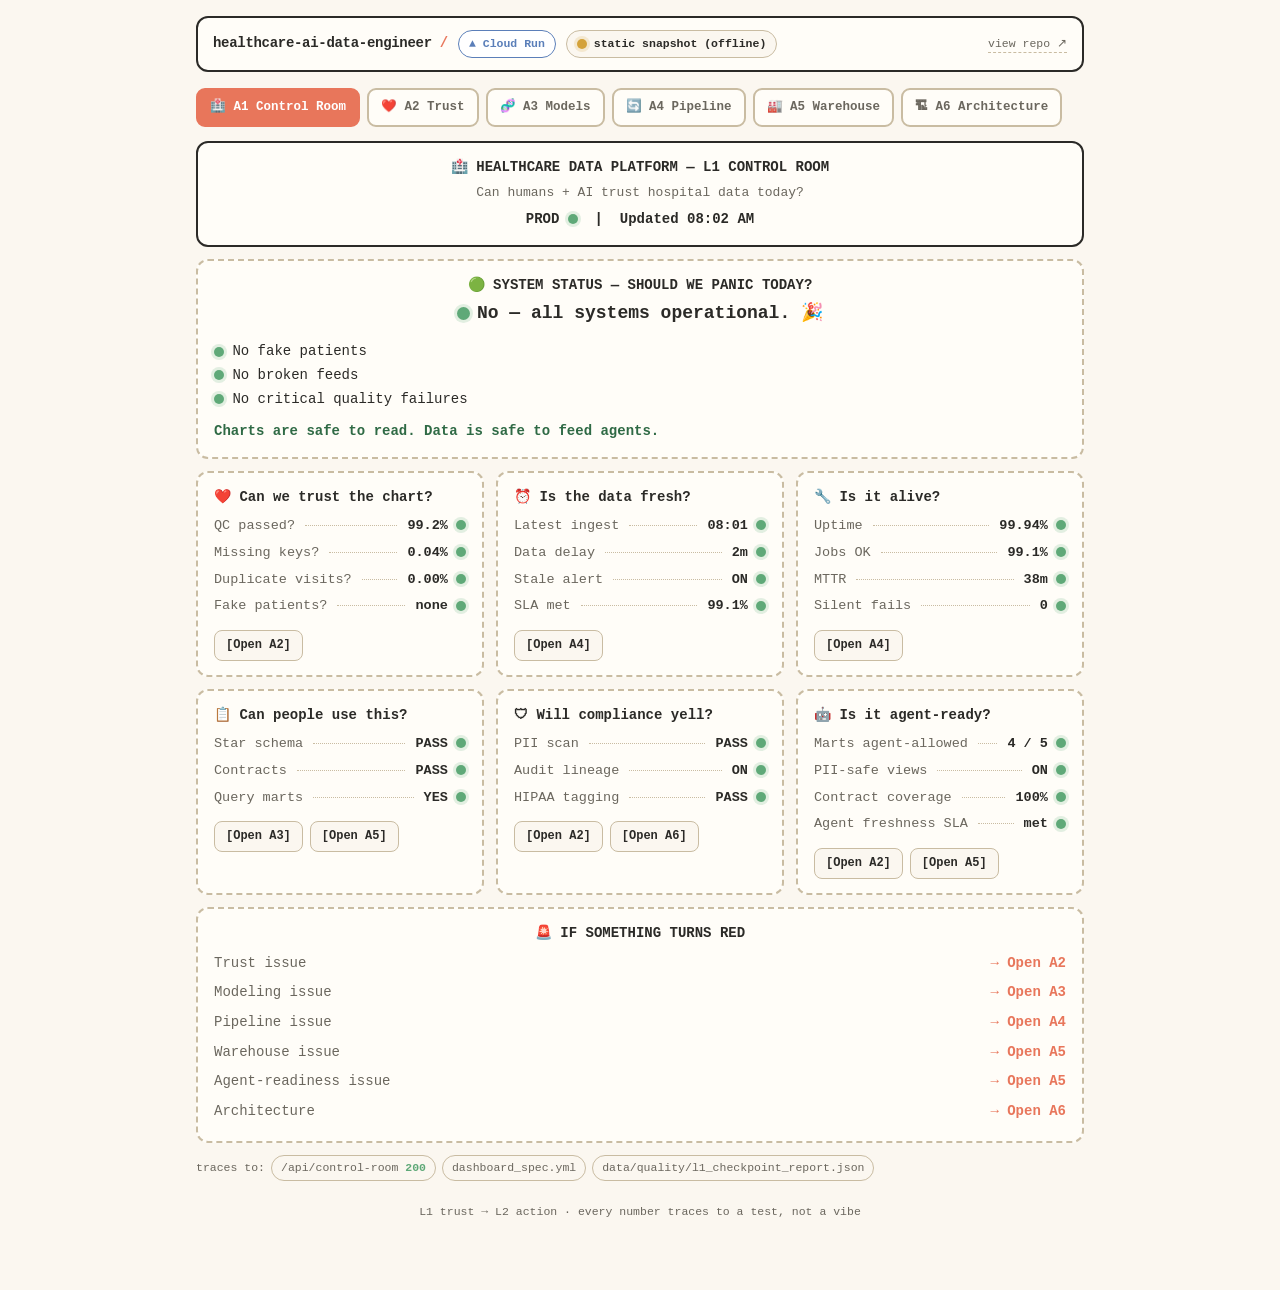
==== web/index.html @ 875ce420 "feat: L2 grounded agent (/api/ask) + wired cockpit + recruiter polish AI layer (makes "AI data engin" ====
<!DOCTYPE html>
<html lang="en">
<head>
<meta charset="UTF-8">
<meta name="viewport" content="width=device-width, initial-scale=1.0">
<title>healthcare-ai-data-engineer · L1 control room</title>
<style>
  :root{
    --cream:#FBF7F0; --paper:#FFFDF8; --ink:#2B2A27; --ink-soft:#6B675E;
    --line:#E7DFD1; --line-strong:#C9BCA2;
    --coral:#E8765B; --green:#5FA978; --green-deep:#2f6a45;
    --amber:#D4A23A; --red:#D9534F; --blue:#5B7FB9;
    --mono:"SF Mono",ui-monospace,Menlo,Consolas,"Roboto Mono",monospace;
  }
  *{box-sizing:border-box}
  html,body{margin:0;padding:0}
  body{background:var(--cream);color:var(--ink);font-family:var(--mono);
    line-height:1.55;-webkit-font-smoothing:antialiased;font-size:14px}
  .wrap{max-width:920px;margin:0 auto;padding:16px 16px 70px}
  a{color:inherit}

  /* dots */
  .d{display:inline-block;width:10px;height:10px;border-radius:50%;vertical-align:middle}
  .d.g{background:var(--green);box-shadow:0 0 0 3px rgba(95,169,120,.18)}
  .d.a{background:var(--amber);box-shadow:0 0 0 3px rgba(212,162,58,.18)}
  .d.r{background:var(--red);box-shadow:0 0 0 3px rgba(217,83,79,.18)}
  .live{animation:pulse 2.2s infinite}
  @keyframes pulse{0%,100%{opacity:1}50%{opacity:.4}}

  /* header */
  header{display:flex;align-items:center;gap:10px;flex-wrap:wrap;padding:12px 15px;
    background:var(--paper);border:2px solid var(--ink);border-radius:12px}
  .logo{font-weight:700;letter-spacing:-.3px}
  .logo .s{color:var(--coral)}
  .pill{font-size:11.5px;font-weight:700;padding:4px 10px;border-radius:999px;
    border:1.5px solid var(--line-strong);background:var(--cream)}
  .pill.run{border-color:var(--blue);color:var(--blue);background:#fff}
  .sp{flex:1}
  .repo{font-size:11.5px;color:var(--ink-soft);text-decoration:none;border-bottom:1.5px dashed var(--line-strong)}
  .repo:hover{color:var(--coral);border-color:var(--coral)}

  /* nav */
  nav{display:flex;gap:7px;flex-wrap:wrap;margin:16px 0 14px}
  .tab{cursor:pointer;font-size:12.5px;font-weight:700;padding:8px 12px;border-radius:9px;
    background:var(--paper);border:2px solid var(--line-strong);color:var(--ink-soft);
    transition:transform .08s ease;user-select:none}
  .tab:hover{transform:translateY(-2px);color:var(--ink)}
  .tab.active{background:var(--ink);color:#fff;border-color:var(--ink)}
  .tab.start.active{background:var(--coral);border-color:var(--coral)}

  /* panels */
  .panel{display:none}.panel.show{display:block;animation:fade .22s ease}
  @keyframes fade{from{opacity:0;transform:translateY(5px)}to{opacity:1;transform:none}}

  /* terminal box */
  .box{background:var(--paper);border:2px dashed var(--line-strong);border-radius:12px;
    padding:14px 16px;margin-bottom:12px}
  .box.solid{border-style:solid;border-color:var(--ink)}
  .box .title{font-weight:700;display:flex;align-items:center;gap:8px;margin-bottom:4px}
  .box .q{color:var(--ink-soft);font-size:13px;margin:0 0 10px}
  .ctr{text-align:center}

  /* status rows */
  .row{display:flex;align-items:baseline;gap:6px;padding:3px 0;font-size:13.5px}
  .row .k{color:var(--ink-soft)}
  .row .fill{flex:1;border-bottom:1.5px dotted var(--line-strong);transform:translateY(-3px);margin:0 4px}
  .row .v{font-weight:700;white-space:nowrap}

  /* grid of mini panels */
  .cols{display:grid;grid-template-columns:repeat(auto-fit,minmax(220px,1fr));gap:12px}

  /* open buttons */
  .opens{margin-top:10px;display:flex;gap:7px;flex-wrap:wrap}
  .open{cursor:pointer;font-family:var(--mono);font-size:12px;font-weight:700;
    padding:5px 11px;border-radius:8px;background:var(--cream);
    border:1.5px solid var(--line-strong);color:var(--ink);transition:all .1s ease;user-select:none}
  .open:hover{background:var(--coral);border-color:var(--coral);color:#fff;transform:translateY(-2px)}

  /* panic panel */
  .panic .verdict{font-size:18px;font-weight:700;text-align:center;margin:2px 0 12px}
  .panic .verdict .d{width:13px;height:13px;margin-right:7px}
  .panic .lines div{padding:1px 0}
  .panic .punch{margin-top:10px;color:var(--green-deep);font-weight:700}

  /* red router */
  .router .rr{display:flex;align-items:center;gap:6px;padding:4px 0;cursor:pointer;border-radius:6px}
  .router .rr:hover{background:var(--cream)}
  .router .rr .k{flex:1;color:var(--ink-soft)}
  .router .rr .arr{color:var(--coral);font-weight:700}
  .router .rr:hover .k{color:var(--ink)}

  /* medallion */
  .med{display:flex;gap:8px;flex-wrap:wrap;align-items:stretch;margin:6px 0 2px}
  .ly{flex:1;min-width:120px;border:2px solid;border-radius:10px;padding:11px}
  .ly .l{font-size:11px;font-weight:700;text-transform:uppercase;letter-spacing:.5px}
  .ly .w{font-size:12px;color:var(--ink-soft);margin-top:4px}
  .ly.b{background:#F2E2D3;border-color:#B87341}.ly.b .l{color:#B87341}
  .ly.s{background:#ECEEF0;border-color:#9AA0A6}.ly.s .l{color:#6c7177}
  .ly.gd{background:#F7ECCF;border-color:#D4A23A}.ly.gd .l{color:#8a6516}
  .ly.m{background:#E3EAF6;border-color:#5B7FB9}.ly.m .l{color:#33508a}
  .ar{align-self:center;color:var(--line-strong);font-weight:700}

  /* arch */
  .stage{display:flex;align-items:center;gap:12px;padding:7px 0}
  .stage .n{width:26px;height:26px;flex:none;border-radius:50%;background:var(--ink);color:#fff;
    display:flex;align-items:center;justify-content:center;font-weight:700;font-size:12px}
  .stage .bx{flex:1;background:var(--cream);border:2px solid var(--line-strong);border-radius:10px;padding:9px 12px;font-size:13px}
  .stage .bx.run{border-color:var(--blue);background:#E3EAF6}
  .stage .bx.hum{border-color:var(--coral);background:#FBE3DB}
  .stage .bx.ag{border-color:var(--green);background:#E1F0E5}
  .stage .bx b{font-weight:700}
  .dn{text-align:center;color:var(--line-strong);margin:-3px 0}
  .ep{font-size:11.5px;background:#fff;border:1.5px solid var(--blue);color:#33508a;
    border-radius:6px;padding:1px 6px;margin:2px 3px 0 0;display:inline-block}

  /* trace */
  .trace{margin-top:11px;font-size:11.5px;color:var(--ink-soft);display:flex;gap:6px;flex-wrap:wrap;align-items:center}
  .crumb{padding:3px 9px;border-radius:999px;background:var(--cream);border:1.5px solid var(--line-strong)}
  .crumb .ok{color:var(--green);font-weight:700}

  .note{margin-top:11px;font-size:12.5px;color:#8a6516;background:#F7ECCF;
    border:1.5px solid #e9d29a;border-radius:10px;padding:10px 12px}
  .note b{color:#6b4e10}

  /* --- A2 investigation room --- */
  .lk{cursor:pointer;font-family:var(--mono);font-size:11px;font-weight:600;
    padding:2px 8px;border-radius:6px;background:var(--cream);border:1.5px solid var(--line-strong);
    color:var(--ink-soft);transition:all .1s ease;user-select:none;display:inline-block;margin:3px 4px 0 0;
    text-decoration:none;white-space:nowrap}
  .lk:hover{background:var(--ink);border-color:var(--ink);color:#fff;transform:translateY(-1px)}
  /* unresolved label: looks like a plain tag, not a clickable-but-dead link */
  .lk.dead{cursor:default;background:transparent;border-color:var(--line);color:var(--ink-soft);opacity:.6;font-weight:500}
  .lk.dead:hover{background:transparent;border-color:var(--line);color:var(--ink-soft);transform:none}
  .status .sline{padding:1px 0}
  .vital{padding:9px 0;border-bottom:1.5px dotted var(--line-strong)}
  .vital:last-child{border-bottom:0}
  .vital .top{display:flex;align-items:baseline;gap:8px;flex-wrap:wrap}
  .vital .num{font-weight:700;color:var(--ink-soft)}
  .vital .name{font-weight:700}
  .vital .grow{flex:1;border-bottom:1.5px dotted var(--line-strong);transform:translateY(-3px);margin:0 4px;min-width:20px}
  .vital .val{font-weight:700;white-space:nowrap}
  .vital .bench{color:var(--ink-soft);font-size:11.5px;white-space:nowrap}
  .vital .lks{margin-top:2px}
  .ev{display:grid;grid-template-columns:1.4fr 1fr;gap:14px;padding:11px 0;border-bottom:1.5px dotted var(--line-strong)}
  .ev:last-child{border-bottom:0}
  .ev .ehead{display:flex;align-items:baseline;gap:8px;flex-wrap:wrap}
  .ev .ehead .name{font-weight:700}
  .ev .ehead .val{font-weight:700;white-space:nowrap}
  .ev .ehead .exp{color:var(--ink-soft);font-size:11.5px}
  .ev .pclicks{font-size:11.5px;color:var(--ink-soft);margin-top:5px}
  .radar{border-left:2px solid var(--line-strong);padding-left:11px;font-size:12px}
  .radar .rh{font-weight:700;color:var(--ink-soft);font-size:11px;text-transform:uppercase;letter-spacing:.5px;margin-bottom:3px}
  .radar ul{margin:0;padding-left:15px}.radar li{margin:1px 0}
  .triage-item{padding:7px 0;border-bottom:1.5px dotted var(--line-strong)}
  .triage-item:last-child{border-bottom:0}
  .triage-item .meta{font-size:12px;color:var(--ink-soft);margin:2px 0}
  .chk{display:flex;align-items:flex-start;gap:8px;padding:3px 0;font-size:13px;flex-wrap:wrap}
  .chk .box-tick{color:var(--green);font-weight:700}
  .chk .grow{flex:1;min-width:10px}
  .hitl{display:grid;grid-template-columns:1.3fr 1fr;gap:16px}
  .hitl .versus{font-weight:700;margin-bottom:4px}
  .hitl .warn{color:#a8402c}
  .hitl ul{margin:4px 0;padding-left:16px}.hitl li{margin:1px 0}
  .hitl .cast li{margin:3px 0}
  .resolve{margin-top:10px;padding-top:9px;border-top:2px dashed var(--line-strong)}
  .resolve ol{margin:0 0 6px;padding-left:18px}.resolve li{margin:2px 0}
  .step{display:flex;gap:10px;align-items:flex-start;padding:6px 0;font-size:13px}
  .step .snum{flex:none;width:22px;height:22px;border-radius:50%;background:var(--coral);color:#fff;
    display:flex;align-items:center;justify-content:center;font-weight:700;font-size:12px;margin-top:1px}
  .cta{margin-top:10px;padding:9px 12px;background:var(--coral-soft);border:1.5px solid #f0c6bb;
    border-radius:10px;font-size:12.5px}
  .autofix{margin-top:10px;padding-top:9px;border-top:1.5px dotted var(--line-strong)}
  .afhead{display:flex;justify-content:space-between;align-items:baseline;font-weight:700;font-size:13px}
  .afhead .afpct{color:var(--green-deep)}
  .afbar{height:12px;background:var(--silver-soft);border:1.5px solid var(--line-strong);
    border-radius:999px;overflow:hidden;margin:6px 0}
  .affill{height:100%;background:linear-gradient(90deg,var(--green),#7ec295);
    border-radius:999px 0 0 999px}
  .afnote{font-size:12px;color:var(--ink-soft)}
  @media(max-width:620px){.ev,.hitl{grid-template-columns:1fr}.radar{border-left:0;border-top:2px solid var(--line-strong);padding-left:0;padding-top:8px}}

  /* --- A4 dag --- */
  .dag{display:flex;flex-direction:column;align-items:center;gap:0;padding:4px 0}
  .lvl{display:flex;gap:12px;justify-content:center;flex-wrap:wrap;width:100%}
  .node{background:var(--cream);border:2px solid var(--line-strong);border-radius:11px;
    padding:9px 13px;min-width:165px;text-align:center;position:relative}
  .node .nn{font-size:11px;font-weight:700;color:#fff;background:var(--ink);
    border-radius:6px;padding:1px 7px;margin-right:6px}
  .node .nm{font-weight:700;font-size:13px}
  .node .sub{font-size:11.5px;color:var(--ink-soft);margin-top:5px;text-align:left;display:inline-block}
  .node.ingest{border-color:#B87341;background:#F2E2D3}
  .node.build{border-color:#D4A23A;background:#F7ECCF}
  .node.test{border-color:var(--green);background:#E1F0E5}
  .node.gate{border-color:var(--amber);background:#FBF1D6;border-style:dashed}
  .node.mart{border-color:var(--blue);background:#E3EAF6}
  .node.api{border-color:var(--ink);background:var(--paper)}
  .conn{display:flex;flex-direction:column;align-items:center;color:var(--line-strong);
    font-weight:700;line-height:1;padding:3px 0}
  .conn .bar{font-size:16px}
  .conn .lab{font-size:11px;color:var(--ink-soft);font-style:italic;font-weight:600;margin:1px 0}
  .conn .ar{font-size:15px}
  .gateflag{font-size:11.5px;margin-top:4px;text-align:left;display:inline-block}
  .gateflag .pass{color:var(--green-deep);font-weight:700}
  .gateflag .fail{color:var(--red);font-weight:700}
  .node.cons{border-color:var(--green);background:#E1F0E5}

  /* --- A3 marketplace --- */
  .flags{margin-top:9px;display:flex;flex-direction:column;gap:2px;font-size:12px}
  .flags span{color:var(--green-deep);font-weight:600}
  .mlabel{color:var(--ink-soft);font-size:12px;margin:2px 0 8px}
  .codeline{font-family:var(--mono);font-size:12px;background:#2B2A27;color:#E8F0E8;
    border-radius:8px;padding:7px 11px;margin-top:9px;overflow-x:auto}
  .codeline .kw{color:#E8765B;font-weight:700}

  /* --- A4 deprules / blast / proves --- */
  .deprule{font-family:var(--mono);font-size:12.5px;background:var(--cream);
    border:1.5px solid var(--line-strong);border-radius:10px;padding:10px 13px;
    display:grid;grid-template-columns:repeat(auto-fit,minmax(110px,1fr));gap:2px 14px}
  .deprule span{white-space:nowrap}
  .deprule b{color:var(--coral)}
  .blast{font-size:12.5px;margin:9px 0;padding:9px 12px;border-left:3px solid var(--amber);
    background:#FBF5E6;border-radius:0 10px 10px 0}
  .blast .bh{font-weight:700}
  .blast .casc{color:var(--ink-soft);padding-left:6px}
  .proves{display:grid;grid-template-columns:repeat(auto-fit,minmax(170px,1fr));gap:10px}
  .proves .p{background:var(--cream);border:1.5px solid var(--line-strong);border-radius:10px;padding:10px 12px}
  .proves .p h4{margin:0 0 3px;font-size:13px;display:flex;align-items:center;gap:6px}
  .proves .p span{font-size:12px;color:var(--ink-soft)}

  /* --- A5 star schema + story --- */
  .storybar{background:var(--ink);color:#fff;border-radius:10px;padding:10px 14px;
    font-size:12.5px;font-weight:600;margin-bottom:12px;text-align:center;line-height:1.7}
  .storybar b{color:#ffce9e}
  .glance{display:flex;flex-wrap:wrap;gap:8px}
  .glance .g1{background:var(--cream);border:1.5px solid var(--line-strong);border-radius:9px;
    padding:7px 12px;font-size:12.5px;color:var(--ink-soft)}
  .glance .g1 b{color:var(--ink)}
  .dims{display:grid;grid-template-columns:repeat(auto-fit,minmax(118px,1fr));gap:8px}
  .factnode{min-width:240px;text-align:center;border:2px solid var(--gold);background:var(--gold-soft);
    border-radius:11px;padding:11px 14px}
  .factnode .nm{font-weight:700}.factnode .sub{font-size:11.5px;color:#8a6516;margin-top:3px}

  footer{margin-top:22px;text-align:center;font-size:11.5px;color:var(--ink-soft)}
  footer .h{color:var(--coral)}
</style>
</head>
<body>
<div class="wrap">

  <header>
    <span class="logo">healthcare-ai-data-engineer<span class="s"> /</span></span>
    <span class="pill run">▲ Cloud Run</span>
    <span class="pill" id="livepill"><span class="d a"></span> connecting…</span>
    <span class="sp"></span>
    <a class="repo" href="#" onclick="return false">view repo ↗</a>
  </header>

  <nav id="nav">
    <div class="tab start active" data-p="a1">🏥 A1 Control Room</div>
    <div class="tab" data-p="a2">❤️ A2 Trust</div>
    <div class="tab" data-p="a3">🧬 A3 Models</div>
    <div class="tab" data-p="a4">🔄 A4 Pipeline</div>
    <div class="tab" data-p="a5">🏭 A5 Warehouse</div>
    <div class="tab" data-p="a6">🏗 A6 Architecture</div>
  </nav>

  <!-- ===================== A1 CONTROL ROOM ===================== -->
  <section class="panel show" id="a1">

    <div class="box solid ctr">
      <div class="title ctr" style="justify-content:center">🏥 HEALTHCARE DATA PLATFORM — L1 CONTROL ROOM</div>
      <div class="q ctr" style="margin-bottom:6px">Can humans + AI trust hospital data today?</div>
      <div style="font-weight:700">PROD <span class="d g live"></span> &nbsp;|&nbsp; Updated 08:02 AM</div>
    </div>

    <div class="box panic">
      <div class="title" style="justify-content:center">🟢 SYSTEM STATUS — SHOULD WE PANIC TODAY?</div>
      <div class="verdict"><span class="d g"></span>No — all systems operational. 🎉</div>
      <div class="lines">
        <div><span class="d g"></span> No fake patients</div>
        <div><span class="d g"></span> No broken feeds</div>
        <div><span class="d g"></span> No critical quality failures</div>
      </div>
      <div class="punch">Charts are safe to read. Data is safe to feed agents.</div>
    </div>

    <div class="cols">
      <div class="box">
        <div class="title">❤️ Can we trust the chart?</div>
        <div class="row"><span class="k">QC passed?</span><span class="fill"></span><span class="v">99.2% <span class="d g"></span></span></div>
        <div class="row"><span class="k">Missing keys?</span><span class="fill"></span><span class="v">0.04% <span class="d g"></span></span></div>
        <div class="row"><span class="k">Duplicate visits?</span><span class="fill"></span><span class="v">0.00% <span class="d g"></span></span></div>
        <div class="row"><span class="k">Fake patients?</span><span class="fill"></span><span class="v">none <span class="d g"></span></span></div>
        <div class="opens"><span class="open" onclick="go('a2')">[Open A2]</span></div>
      </div>

      <div class="box">
        <div class="title">⏰ Is the data fresh?</div>
        <div class="row"><span class="k">Latest ingest</span><span class="fill"></span><span class="v">08:01 <span class="d g"></span></span></div>
        <div class="row"><span class="k">Data delay</span><span class="fill"></span><span class="v">2m <span class="d g"></span></span></div>
        <div class="row"><span class="k">Stale alert</span><span class="fill"></span><span class="v">ON <span class="d g"></span></span></div>
        <div class="row"><span class="k">SLA met</span><span class="fill"></span><span class="v">99.1% <span class="d g"></span></span></div>
        <div class="opens"><span class="open" onclick="go('a4')">[Open A4]</span></div>
      </div>

      <div class="box">
        <div class="title">🔧 Is it alive?</div>
        <div class="row"><span class="k">Uptime</span><span class="fill"></span><span class="v">99.94% <span class="d g"></span></span></div>
        <div class="row"><span class="k">Jobs OK</span><span class="fill"></span><span class="v">99.1% <span class="d g"></span></span></div>
        <div class="row"><span class="k">MTTR</span><span class="fill"></span><span class="v">38m <span class="d g"></span></span></div>
        <div class="row"><span class="k">Silent fails</span><span class="fill"></span><span class="v">0 <span class="d g"></span></span></div>
        <div class="opens"><span class="open" onclick="go('a4')">[Open A4]</span></div>
      </div>
    </div>

    <div class="cols">
      <div class="box">
        <div class="title">📋 Can people use this?</div>
        <div class="row"><span class="k">Star schema</span><span class="fill"></span><span class="v">PASS <span class="d g"></span></span></div>
        <div class="row"><span class="k">Contracts</span><span class="fill"></span><span class="v">PASS <span class="d g"></span></span></div>
        <div class="row"><span class="k">Query marts</span><span class="fill"></span><span class="v">YES <span class="d g"></span></span></div>
        <div class="opens"><span class="open" onclick="go('a3')">[Open A3]</span><span class="open" onclick="go('a5')">[Open A5]</span></div>
      </div>

      <div class="box">
        <div class="title">🛡 Will compliance yell?</div>
        <div class="row"><span class="k">PII scan</span><span class="fill"></span><span class="v">PASS <span class="d g"></span></span></div>
        <div class="row"><span class="k">Audit lineage</span><span class="fill"></span><span class="v">ON <span class="d g"></span></span></div>
        <div class="row"><span class="k">HIPAA tagging</span><span class="fill"></span><span class="v">PASS <span class="d g"></span></span></div>
        <div class="opens"><span class="open" onclick="go('a2')">[Open A2]</span><span class="open" onclick="go('a6')">[Open A6]</span></div>
      </div>

      <div class="box">
        <div class="title">🤖 Is it agent-ready?</div>
        <div class="row"><span class="k">Marts agent-allowed</span><span class="fill"></span><span class="v">4 / 5 <span class="d g"></span></span></div>
        <div class="row"><span class="k">PII-safe views</span><span class="fill"></span><span class="v">ON <span class="d g"></span></span></div>
        <div class="row"><span class="k">Contract coverage</span><span class="fill"></span><span class="v">100% <span class="d g"></span></span></div>
        <div class="row"><span class="k">Agent freshness SLA</span><span class="fill"></span><span class="v">met <span class="d g"></span></span></div>
        <div class="opens"><span class="open" onclick="go('a2')">[Open A2]</span><span class="open" onclick="go('a5')">[Open A5]</span></div>
      </div>
    </div>

    <div class="box router">
      <div class="title" style="justify-content:center">🚨 IF SOMETHING TURNS RED</div>
      <div class="rr" onclick="go('a2')"><span class="k">Trust issue</span><span class="arr">→ Open A2</span></div>
      <div class="rr" onclick="go('a3')"><span class="k">Modeling issue</span><span class="arr">→ Open A3</span></div>
      <div class="rr" onclick="go('a4')"><span class="k">Pipeline issue</span><span class="arr">→ Open A4</span></div>
      <div class="rr" onclick="go('a5')"><span class="k">Warehouse issue</span><span class="arr">→ Open A5</span></div>
      <div class="rr" onclick="go('a5')"><span class="k">Agent-readiness issue</span><span class="arr">→ Open A5</span></div>
      <div class="rr" onclick="go('a6')"><span class="k">Architecture</span><span class="arr">→ Open A6</span></div>
    </div>

    <div class="trace"><span>traces to:</span>
      <span class="crumb">/api/control-room <span class="ok">200</span></span>
      <span class="crumb">dashboard_spec.yml</span>
      <span class="crumb">data/quality/l1_checkpoint_report.json</span>
    </div>
  </section>

  <!-- ===================== A2 TRUST INVESTIGATION ROOM ===================== -->
  <section class="panel" id="a2">

    <div class="box solid ctr">
      <div class="title" style="justify-content:center">❤️ TRUST INVESTIGATION ROOM</div>
      <div class="q ctr" style="margin-bottom:6px">Can we trust the patient and visit numbers?</div>
      <div style="font-weight:700">PROD <span class="d g live"></span> &nbsp;|&nbsp; Updated 08:02 AM</div>
    </div>

    <div class="box status">
      <div class="title">😌 CURRENT STATUS</div>
      <div class="sline"><span class="d a"></span> Mostly healthy — 1 issue needs attention (NOT patient-facing yet)</div>
      <div class="sline"><span class="d g"></span> No fake patients detected</div>
    </div>

    <div class="box">
      <div class="title">❤️ TRUST VITALS <span style="font-weight:400;color:var(--ink-soft);font-size:12px">(value + inline benchmark)</span></div>

      <div class="vital">
        <div class="top"><span class="num">1.</span><span class="name">🧪 QC passed?</span><span class="grow"></span><span class="val">99.2% <span class="d g"></span></span><span class="bench">(good ≥95 | strong ≥99)</span></div>
        <div class="lks"><a class="lk" href="#" onclick="return false">Open dbt tests</a><a class="lk" href="#" onclick="return false">Open run_results.json</a><a class="lk" href="#" onclick="return false">Open Job Log</a></div>
      </div>
      <div class="vital">
        <div class="top"><span class="num">2.</span><span class="name">👁 Missing key fields?</span><span class="grow"></span><span class="val">0.04% <span class="d g"></span></span><span class="bench">(good &lt;1 | strong &lt;0.1)</span></div>
        <div class="lks"><a class="lk" href="#" onclick="return false">Open null offenders query</a><a class="lk" href="#" onclick="return false">Show sample rows</a><a class="lk" href="#" onclick="return false">Open Lineage</a></div>
      </div>
      <div class="vital">
        <div class="top"><span class="num">3.</span><span class="name">👯 Duplicate visits?</span><span class="grow"></span><span class="val">0.00% <span class="d g"></span></span><span class="bench">(good &lt;1 | strong =0)</span></div>
        <div class="lks"><a class="lk" href="#" onclick="return false">Open duplicate keys query</a><a class="lk" href="#" onclick="return false">Show validation</a></div>
      </div>
      <div class="vital">
        <div class="top"><span class="num">4.</span><span class="name">🧑 Fake patients?</span><span class="grow"></span><span class="val">100.0% <span class="d g"></span></span><span class="bench">(good ≥99 | strong =100)</span></div>
        <div class="lks"><a class="lk" href="#" onclick="return false">Open orphan records query</a><a class="lk" href="#" onclick="return false">Open relationship test</a><a class="lk" href="#" onclick="return false">Open upstream job</a></div>
      </div>
      <div class="vital">
        <div class="top"><span class="num">5.</span><span class="name">🕵 Can we trace every number?</span><span class="grow"></span><span class="val">94% <span class="d g"></span></span><span class="bench">(good ≥90 | strong ≥95)</span></div>
        <div class="lks"><a class="lk" href="#" onclick="return false">Open manifest.json</a><a class="lk" href="#" onclick="return false">Open lineage gaps</a><a class="lk" href="#" onclick="return false">Open model owners</a></div>
      </div>
      <div class="vital">
        <div class="top"><span class="num">6.</span><span class="name">🧮 Do systems agree?</span><span class="grow"></span><span class="val">99.94% <span class="d g"></span></span><span class="bench">(good ≥99 | strong ≥99.9)</span></div>
        <div class="lks"><a class="lk" href="#" onclick="return false">Open recon query</a><a class="lk" href="#" onclick="return false">Open KPI definitions</a><a class="lk" href="#" onclick="return false">Open decision log</a></div>
      </div>
    </div>

    <div class="box">
      <div class="title">📑 EVIDENCE (PROOF) <span style="font-weight:400;color:var(--ink-soft);font-size:12px">— show me receipts (direct clicks to bad files)</span></div>

      <div class="ev">
        <div>
          <div class="ehead"><span class="d r"></span><span class="name">visit → patient relationship</span><span class="val">97.8% <span class="d r"></span></span><span class="exp">(expected =100)</span></div>
          <div class="pclicks">direct proof clicks:</div>
          <div><a class="lk" href="#" onclick="return false">Open Query</a><a class="lk" href="#" onclick="return false">Open failing rows</a><a class="lk" href="#" onclick="return false">Open dbt Test</a><a class="lk" href="#" onclick="return false">Open Job Log</a><a class="lk" href="#" onclick="return false">Open Owner</a></div>
        </div>
        <div class="radar">
          <div class="rh">blast radar</div>
          <ul>
            <li>impacts: Patient Count KPI, ER Census, RAG Patient Lookup</li>
            <li>scope: clinical marts only</li>
            <li>patient-facing dashboards: <b>NOT impacted (yet)</b></li>
          </ul>
        </div>
      </div>

      <div class="ev">
        <div>
          <div class="ehead"><span class="d a"></span><span class="name">MRN null spike</span><span class="val">0.12% <span class="d a"></span></span><span class="exp">(strong &lt;0.10)</span></div>
          <div class="pclicks">direct proof clicks:</div>
          <div><a class="lk" href="#" onclick="return false">Show Rows</a><a class="lk" href="#" onclick="return false">Open Query</a><a class="lk" href="#" onclick="return false">Open Lineage</a><a class="lk" href="#" onclick="return false">Open Model</a><a class="lk" href="#" onclick="return false">Open Owner</a></div>
        </div>
        <div class="radar">
          <div class="rh">blast radar</div>
          <ul>
            <li>impacts: reporting only (for now)</li>
            <li>risk: if it grows → becomes patient-identity risk</li>
          </ul>
        </div>
      </div>

      <div class="ev">
        <div>
          <div class="ehead"><span class="d g"></span><span class="name">duplicate visit_id</span><span class="val">0.00% <span class="d g"></span></span><span class="exp">(required =0)</span></div>
          <div class="pclicks">proof: <a class="lk" href="#" onclick="return false">Show Validation</a></div>
        </div>
        <div class="radar"><div class="rh">blast radar</div><ul><li>none</li></ul></div>
      </div>
    </div>

    <div class="box">
      <div class="title">🚑 TRIAGE <span style="font-weight:400;color:var(--ink-soft);font-size:12px">— what do we do + who owns it</span></div>
      <div class="triage-item">
        <div><span class="d r"></span> <b>Broken visit → patient join</b></div>
        <div class="meta">owner: Data Platform (on-call) &nbsp;|&nbsp; ETA: &lt; 1h &nbsp;|&nbsp; action: Page on-call</div>
        <div>runbook: <a class="lk" href="#" onclick="return false">Open runbook</a><a class="lk" href="#" onclick="return false">Open rollback plan</a><a class="lk" href="#" onclick="return false">Open incident thread</a></div>
      </div>
      <div class="triage-item">
        <div><span class="d a"></span> <b>MRN null spike</b></div>
        <div class="meta">owner: Analytics Engineering &nbsp;|&nbsp; ETA: next sprint &nbsp;|&nbsp; action: Create ticket</div>
        <div>paper trail: <a class="lk" href="#" onclick="return false">Open ticket</a><a class="lk" href="#" onclick="return false">Open data contract</a><a class="lk" href="#" onclick="return false">Open upstream owner</a></div>
      </div>
    </div>

    <div class="box">
      <div class="title">🛟 AUTO-MITIGATIONS <span style="font-weight:400;color:var(--ink-soft);font-size:12px">— what we already auto healed so humans don't panic</span></div>
      <div class="chk"><span class="box-tick">✅</span><span>Retried failed dbt job (success)</span><span class="grow"></span><a class="lk" href="#" onclick="return false">Open retry logs</a></div>
      <div class="chk"><span class="box-tick">✅</span><span>Refreshed affected marts</span><span class="grow"></span><a class="lk" href="#" onclick="return false">Open refresh job</a></div>
      <div class="chk"><span class="box-tick">✅</span><span>Switched dashboards to last-known-good snapshot</span><span class="grow"></span><a class="lk" href="#" onclick="return false">Open snapshot ID</a><a class="lk" href="#" onclick="return false">Open diff</a></div>
      <div class="chk"><span class="box-tick">✅</span><span>Added warning banner (degraded mode)</span><span class="grow"></span><a class="lk" href="#" onclick="return false">Open dashboard link</a></div>
      <div class="chk"><span class="box-tick">✅</span><span>Notified owner</span><span class="grow"></span><a class="lk" href="#" onclick="return false">Open incident thread</a></div>
      <div class="autofix">
        <div class="afhead"><span>🤖 Auto-remediation coverage</span><span class="afpct">50%</span></div>
        <div class="afbar"><div class="affill" style="width:50%"></div></div>
        <div class="afnote">✅ Machines stabilized the symptoms — dashboards stayed up, no bad data shipped.<br>⏳ The other 50% needs a human: the KPI definition call below. 👇</div>
      </div>
    </div>

    <div class="box">
      <div class="title">🤝 GOOD LUCK HUMAN <span style="font-weight:400;color:var(--ink-soft);font-size:12px">— HITL your turn now</span></div>
      <div class="hitl">
        <div>
          <div class="versus">💰 Finance visits: 1,024 &nbsp;vs&nbsp; 🧾 Billing visits: 1,011 <span class="warn">⚠️</span></div>
          <div>🤖 Machine verdict: both valid 😵 <span style="color:var(--ink-soft);font-size:12px">(definition fight, not a data bug)</span></div>
          <div style="margin-top:6px;font-weight:700">⏳ What happens if you ignore this:</div>
          <ul>
            <li>📤 Finance ships "1,024" to execs</li>
            <li>📤 Billing ships "1,011" to Ops</li>
            <li>📊 BI publishes both (by accident)</li>
            <li>📸 Someone screenshots the mismatch in Slack</li>
            <li>🎉 Congratulations: you just scheduled a 90-minute "who's lying" meeting</li>
          </ul>
        </div>
        <div class="cast">
          <div style="font-weight:700">🥊 Who fights who:</div>
          <ul>
            <li>💰 Finance Lead: "Visits = posted revenue events"</li>
            <li>🧾 Billing Lead: "Visits = billable encounters"</li>
            <li>📊 Data Lead: "Please stop redefining reality in Google Sheets"</li>
            <li>⚖️ Compliance (walks in late): "Which one is in the audit report?"</li>
          </ul>
          <div style="font-weight:700;margin-top:6px">📡 blast radar:</div>
          <ul>
            <li>🎯 Patient Count KPI (exec dashboard)</li>
            <li>🏥 ER Census (ops)</li>
            <li>🔍 Downstream RAG "patient lookup" confidence (counts stop matching)</li>
          </ul>
        </div>
      </div>
      <div class="resolve">
        <div style="font-weight:700;margin-bottom:6px">🛠 Fix it in 3 moves <span style="font-weight:400;color:var(--ink-soft);font-size:12px">— each step has a button</span></div>
        <div class="step"><span class="snum">1</span><div><b>🏆 Pick the winning definition</b> (or publish both, clearly labelled, like civilized people)<div class="lks"><a class="lk" href="#" onclick="return false">⚖️ Compare both definitions</a><a class="lk" href="#" onclick="return false">📊 Open recon query</a></div></div></div>
        <div class="step"><span class="snum">2</span><div><b>📜 Write it down as a KPI contract</b> (one paragraph, not a novel)<div class="lks"><a class="lk" href="#" onclick="return false">✍️ Open contract draft</a><a class="lk" href="#" onclick="return false">📖 Open KPI definitions</a></div></div></div>
        <div class="step"><span class="snum">3</span><div><b>🔒 Enforce it in dbt</b> (tests + semantic layer) so this argument can't respawn next week<div class="lks"><a class="lk" href="#" onclick="return false">🧬 Open dbt model</a><a class="lk" href="#" onclick="return false">📐 Open semantic metric</a></div></div></div>
        <div class="cta">👉 <b>Decision owner:</b> Data Lead &nbsp;·&nbsp; <a class="lk" href="#" onclick="return false">👤 Assign owner</a><a class="lk" href="#" onclick="return false">📝 Open decision log</a><a class="lk" href="#" onclick="return false">💬 Start Slack thread</a></div>
      </div>
    </div>

    <div class="trace"><span>traces to:</span>
      <span class="crumb">/api/trust-room <span class="ok">200</span></span>
      <span class="crumb">trust_metrics_spec.yml</span>
      <span class="crumb">evidence_links.md</span>
    </div>
  </section>

  <!-- ===================== A3 DATA MARKETPLACE ===================== -->
  <section class="panel" id="a3">
    <div class="box solid ctr">
      <div class="title" style="justify-content:center">🛒 A3 DATA MARKETPLACE — Mart Catalog + dbt Lineage</div>
      <div class="q ctr" style="margin-bottom:6px">Can humans + AI pick the right dataset without join hell?</div>
      <div style="font-weight:700;font-size:12px;color:var(--ink-soft)">dbt + SQL · Gold Layer · BI / AI ready</div>
    </div>

    <div class="box">
      <div class="title">🛒 MART CATALOG <span style="font-weight:400;color:var(--ink-soft);font-size:12px">— ready-to-query data products</span></div>
      <div class="cols">
        <div class="box" style="margin:0">
          <div class="title" style="font-size:14px">📦 mart_er_triage</div>
          <div class="mlabel">ER ops / census / triage</div>
          <div class="row"><span class="k">Grain</span><span class="fill"></span><span class="v">1 row = 1 ER visit</span></div>
          <div class="row"><span class="k">Consumers</span><span class="fill"></span><span class="v">BI + AI + Ops</span></div>
          <div class="flags"><span>✅ precomputed</span><span>✅ prejoined</span><span>✅ precleaned</span><span>✅ preaggregated</span></div>
          <div class="codeline"><span class="kw">SELECT</span> * <span class="kw">FROM</span> mart_er_triage;</div>
        </div>
        <div class="box" style="margin:0">
          <div class="title" style="font-size:14px">📦 mart_patient_summary</div>
          <div class="mlabel">patient lookup / repeat visits</div>
          <div class="row"><span class="k">Grain</span><span class="fill"></span><span class="v">1 row = 1 patient</span></div>
          <div class="row"><span class="k">Consumers</span><span class="fill"></span><span class="v">BI + AI</span></div>
          <div class="flags"><span>✅ precomputed</span><span>✅ prejoined</span><span>✅ precleaned</span><span>✅ preaggregated</span></div>
          <div class="codeline"><span class="kw">SELECT</span> * <span class="kw">FROM</span> mart_patient_summary;</div>
        </div>
        <div class="box" style="margin:0">
          <div class="title" style="font-size:14px">📦 mart_claims_summary</div>
          <div class="mlabel">billing / recon</div>
          <div class="row"><span class="k">Grain</span><span class="fill"></span><span class="v">1 row = 1 claim</span></div>
          <div class="row"><span class="k">Consumers</span><span class="fill"></span><span class="v">Fin + Ops</span></div>
          <div class="flags"><span>✅ precomputed</span><span>✅ prejoined</span><span>✅ precleaned</span><span>✅ preaggregated</span></div>
          <div class="codeline"><span class="kw">SELECT</span> * <span class="kw">FROM</span> mart_claims_summary;</div>
        </div>
      </div>
    </div>

    <div class="box">
      <div class="title">🧬 LINEAGE PREVIEW <span style="font-weight:400;color:var(--ink-soft);font-size:12px">— where mart_er_triage comes from</span></div>
      <div class="dag">
        <div class="lvl"><div class="node ingest"><span class="nm">raw_ehr_visit</span></div></div>
        <div class="conn"><span class="ar">▼</span></div>
        <div class="lvl"><div class="node"><span class="nm">stg_visit</span></div></div>
        <div class="conn"><span class="ar">▼</span></div>
        <div class="lvl"><div class="node build"><span class="nm">fct_patient_encounters</span></div></div>
        <div class="conn"><span class="ar">▼</span></div>
        <div class="lvl"><div class="node mart"><span class="nm">mart_er_triage</span></div></div>
        <div class="conn"><span class="lab">consumed by</span><span class="ar">▼</span></div>
        <div class="lvl"><div class="node api"><span class="nm">📊 Executive Dashboard</span></div><div class="node cons"><span class="nm">🤖 AI Retrieval</span></div></div>
      </div>
      <div class="lks" style="margin-top:10px"><a class="lk" href="#" onclick="return false">Open dbt lineage</a><a class="lk" href="#" onclick="return false">Open model_map.md</a><a class="lk" href="#" onclick="return false">Open sample_queries.sql</a></div>
    </div>

    <div class="box">
      <div class="title">📜 CONTRACT SNAPSHOT <span style="font-weight:400;color:var(--ink-soft);font-size:12px">— do we agree what the mart means?</span></div>
      <div class="row"><span class="k">visit = completed care encounter</span><span class="fill"></span><span class="v">PASS <span class="d g"></span></span></div>
      <div class="row"><span class="k">ER census = active ER encounters in reporting window</span><span class="fill"></span><span class="v">PASS <span class="d g"></span></span></div>
      <div class="row"><span class="k">patient = unique human receiving care</span><span class="fill"></span><span class="v">PASS <span class="d g"></span></span></div>
      <div class="row"><span class="k">claim = billable / reimbursable event</span><span class="fill"></span><span class="v">PASS <span class="d g"></span></span></div>
      <div class="note">💡 <b>Main message:</b> precomputed + prejoined + precleaned + preaggregated so humans can <code>SELECT * FROM mart_</code> instead of writing join hell.</div>
    </div>

    <div class="trace"><span>traces to:</span>
      <span class="crumb">mart_catalog_ascii.md</span>
      <span class="crumb">lineage_ascii.md</span>
      <span class="crumb">sample_queries.sql</span>
    </div>
  </section>

  <!-- ===================== A4 PIPELINE OPS DAG ===================== -->
  <section class="panel" id="a4">
    <div class="box solid ctr">
      <div class="title" style="justify-content:center">🔄 A4 PIPELINE OPERATIONS DAG</div>
      <div class="q ctr" style="margin-bottom:6px">What runs first? What depends on what? What breaks downstream?</div>
      <div style="font-weight:700;font-size:12px;color:var(--ink-soft)">tech: Airflow + Python + dbt + GitHub Actions</div>
    </div>

    <div class="box">
      <div class="dag">
        <div class="lvl"><div class="node ingest"><div><span class="nn">1</span><span class="nm">data/raw/</span></div><div class="sub" style="text-align:center;display:block">source healthcare data</div></div></div>
        <div class="conn"><span class="ar">▼</span></div>
        <div class="lvl"><div class="node"><div><span class="nn">2</span><span class="nm">ingest_raw.py</span></div><div class="sub" style="text-align:center;display:block">validate / load raw</div></div></div>
        <div class="conn"><span class="ar">▼</span></div>
        <div class="lvl">
          <div class="node"><div><span class="nn">3</span><span class="nm">identity_resolver.py</span></div><div class="sub" style="text-align:center;display:block">patient_identity_map.json</div></div>
          <div class="node"><div><span class="nn">4</span><span class="nm">provider_cleaning.py</span></div><div class="sub" style="text-align:center;display:block">provider reference data</div></div>
        </div>
        <div class="conn"><span class="lab">both must finish</span><span class="ar">▼</span></div>
        <div class="lvl"><div class="node build"><div><span class="nn">5</span><span class="nm">dbt build</span></div><div class="sub" style="text-align:center;display:block">bronze → silver → gold</div></div></div>
        <div class="conn"><span class="ar">▼</span></div>
        <div class="lvl">
          <div class="node test"><div><span class="nn">6</span><span class="nm">dbt tests</span></div><div class="sub" style="text-align:center;display:block">not_null / unique</div></div>
          <div class="node test"><div><span class="nn">7</span><span class="nm">schema checks</span></div><div class="sub" style="text-align:center;display:block">contracts valid</div></div>
          <div class="node test"><div><span class="nn">8</span><span class="nm">recon checks</span></div><div class="sub" style="text-align:center;display:block">finance vs billing</div></div>
        </div>
        <div class="conn"><span class="lab">all must pass</span><span class="ar">▼</span></div>
        <div class="lvl"><div class="node gate"><div><span class="nn">9</span><span class="nm">quality_gate.py</span></div><div class="gateflag"><span class="pass">PASS → publish</span><br><span class="fail">FAIL → block + alert</span></div></div></div>
        <div class="conn"><span class="ar">▼</span></div>
        <div class="lvl">
          <div class="node mart"><div><span class="nn">10</span><span class="nm">mart_patient</span></div><div class="sub" style="text-align:center;display:block">precomputed mart</div></div>
          <div class="node mart"><div><span class="nn">11</span><span class="nm">mart_visit</span></div><div class="sub" style="text-align:center;display:block">prejoined mart</div></div>
          <div class="node mart"><div><span class="nn">12</span><span class="nm">mart_claims</span></div><div class="sub" style="text-align:center;display:block">finance mart</div></div>
        </div>
        <div class="conn"><span class="lab">marts published together</span><span class="ar">▼</span></div>
        <div class="lvl"><div class="node api"><div><span class="nn">13</span><span class="nm">api_refresh</span></div><div class="sub" style="text-align:center;display:block">FastAPI / OpenAPI</div></div></div>
        <div class="conn"><span class="lab">portfolio/ = consumers only, not pipeline</span><span class="ar">▼</span></div>
        <div class="lvl">
          <div class="node cons" style="cursor:pointer" onclick="go('a1')"><div><span class="nn">14</span><span class="nm">A1 dashboard</span></div><div class="sub" style="text-align:center;display:block">executive cockpit</div></div>
          <div class="node cons" style="cursor:pointer" onclick="go('a2')"><div><span class="nn">15</span><span class="nm">A2 trust view</span></div><div class="sub" style="text-align:center;display:block">quality cockpit</div></div>
          <div class="node cons"><div><span class="nn">16</span><span class="nm">AI consumers</span></div><div class="sub" style="text-align:center;display:block">RAG / agents</div></div>
        </div>
      </div>
    </div>

    <div class="box">
      <div class="title">🔗 DEPENDENCY RULES</div>
      <div class="deprule">
        <span><b>1</b> → 2</span><span><b>2</b> → 3, 4</span><span><b>3, 4</b> → 5</span><span><b>5</b> → 6, 7, 8</span>
        <span><b>6, 7, 8</b> → 9</span><span><b>9</b> → 10, 11, 12</span><span><b>10, 11, 12</b> → 13</span><span><b>13</b> → 14, 15, 16</span>
      </div>
    </div>

    <div class="box">
      <div class="title">💥 BLAST RADIUS EXAMPLES</div>
      <div class="blast"><div class="bh">If (3) identity_resolver.py fails:</div>
        <div class="casc">patient_identity_map.json fails<br>↓ dbt build may still run, but trust quality drops<br>↓ A2 Trust Dashboard turns yellow / red</div></div>
      <div class="blast"><div class="bh">If (6) dbt tests fail:</div>
        <div class="casc">quality_gate.py blocks publish<br>↓ marts do not refresh<br>↓ API / dashboard serve last-known-good snapshot</div></div>
      <div class="blast"><div class="bh">If (9) quality_gate.py fails:</div>
        <div class="casc">mart_patient / mart_visit / mart_claims blocked<br>↓ A1 Executive Dashboard shows degraded mode<br>↓ AI consumers do not receive bad data</div></div>
    </div>

    <div class="box">
      <div class="title">✅ WHAT A4 PROVES</div>
      <div class="proves">
        <div class="p"><h4>🕒 Freshness</h4><span>data arrives + refreshes on schedule</span></div>
        <div class="p"><h4>🔁 Reliability</h4><span>tasks run in dependency order</span></div>
        <div class="p"><h4>🧯 Recovery</h4><span>failed jobs retry, or block publish safely</span></div>
        <div class="p"><h4>💥 Blast radius</h4><span>you know exactly what breaks downstream</span></div>
      </div>
    </div>

    <div class="trace"><span>traces to:</span>
      <span class="crumb">dag_ascii.md</span>
      <span class="crumb">runbook.md</span>
    </div>
  </section>

  <!-- ===================== A5 WAREHOUSE EXPLORER ===================== -->
  <section class="panel" id="a5">
    <div class="box solid ctr">
      <div class="title" style="justify-content:center">🏭 A5 WAREHOUSE EXPLORER</div>
      <div class="q ctr" style="margin-bottom:6px">Do the tables exist — and are they modelled so every join is safe?</div>
      <div style="font-weight:700;font-size:12px;color:var(--ink-soft)">dataset: healthcare_dw · BigQuery (dbt core models)</div>
    </div>

    <div class="storybar">Real tables → <b>modelled as a star schema</b> → <b>integrity enforced by dbt tests</b> → every number traces back to SQL.</div>

    <div class="box">
      <div class="title">🩺 WAREHOUSE AT A GLANCE</div>
      <div class="glance">
        <div class="g1"><b id="a5datasets">1</b> dataset</div>
        <div class="g1"><b id="a5tables">11</b> tables</div>
        <div class="g1"><b id="a5gold">8</b> gold models</div>
        <div class="g1"><b id="a5views">0</b> views</div>
        <div class="g1">last refresh <b id="a5refresh">12:51</b></div>
        <div class="g1">health <b id="a5health">Healthy 🟢</b></div>
        <div class="g1"><b id="a5rows">497</b> encounters</div>
      </div>
    </div>

    <div class="box">
      <div class="title">⭐ THE STAR SCHEMA <span style="font-weight:400;color:var(--ink-soft);font-size:12px">— 7 conformed dimensions → 1 fact</span></div>
      <div class="dims">
        <div class="node"><span class="nm">dim_patient</span></div>
        <div class="node"><span class="nm">dim_doctor</span></div>
        <div class="node"><span class="nm">dim_hospital</span></div>
        <div class="node"><span class="nm">dim_diagnosis</span></div>
        <div class="node"><span class="nm">dim_insurance</span></div>
        <div class="node"><span class="nm">dim_medication</span></div>
        <div class="node"><span class="nm">dim_date</span></div>
      </div>
      <div class="conn"><span class="lab">7 FK relationships → 1 fact</span><span class="ar">▼</span></div>
      <div style="display:flex;justify-content:center"><div class="factnode"><div class="nm">⭐ fact_patient_encounters</div><div class="sub">1 row = 1 encounter · 7 surrogate FKs + 8 measures</div></div></div>
    </div>

    <div class="box">
      <div class="title">🥉🥈🥇 MEDALLION PATH <span style="font-weight:400;color:var(--ink-soft);font-size:12px">— where the star comes from</span></div>
      <div class="dag">
        <div class="lvl"><div class="node ingest"><span class="nm">🥉 raw/healthcare_dataset.csv</span></div></div>
        <div class="conn"><span class="ar">▼</span></div>
        <div class="lvl"><div class="node"><span class="nm">🥈 stg_healthcare</span></div></div>
        <div class="conn"><span class="ar">▼</span></div>
        <div class="lvl">
          <div class="node"><span class="nm">int_encounters_enriched</span></div>
          <div class="node"><span class="nm">int_readmissions</span></div>
        </div>
        <div class="conn"><span class="ar">▼</span></div>
        <div class="lvl"><div class="node build"><span class="nm">🥇 gold star schema</span><div class="sub" style="text-align:center;display:block">8 models</div></div></div>
      </div>
    </div>

    <div class="box">
      <div class="title">🔒 INTEGRITY ENFORCED <span style="font-weight:400;color:var(--ink-soft);font-size:12px">— dbt tests that gate every build</span></div>
      <div class="chk"><span class="box-tick">✅</span><span><b>encounter_id</b> — not_null + unique → no duplicate or ghost encounters</span></div>
      <div class="chk"><span class="box-tick">✅</span><span><b>7 FK relationships</b> (patient/doctor/hospital/diagnosis/insurance/medication/date keys) → joins can't silently drop rows</span></div>
      <div class="chk"><span class="box-tick">✅</span><span><b>accepted_values</b> on is_emergency / is_readmission [0,1] → clinical flags can't go dirty</span></div>
      <div class="note">🧪 <b>These run on <code>dbt test</code> and gate <code>dbt build</code>.</b> Honest scope: row-shape integrity (the cheap tests that stop silent FK drops) — not semantic clinical validation.</div>
    </div>

    <div class="box">
      <div class="title">🔎 PROOF QUERY <span style="font-weight:400;color:var(--ink-soft);font-size:12px">— verified against the real dbt model</span></div>
      <div class="codeline"><span class="kw">SELECT</span> medical_condition, <span class="kw">COUNT</span>(*) <span class="kw">AS</span> encounters
<span class="kw">FROM</span> fact_patient_encounters
<span class="kw">GROUP BY</span> 1
<span class="kw">ORDER BY</span> encounters <span class="kw">DESC</span>;</div>
      <div class="lks" style="margin-top:9px"><a class="lk" href="#" onclick="return false">🟢 Open SQL</a><a class="lk" href="#" onclick="return false">📈 Open Lineage</a><a class="lk" href="#" onclick="return false">👁 Preview Data</a></div>
    </div>

    <div class="note">📏 <b>497 encounters</b> (synthetic dataset). The star schema + enforced FKs are the skill — they hold the same at 497 rows or 497M. Row count isn't the flex; the modelling is.</div>

    <div class="trace"><span>traces to:</span>
      <span class="crumb">/api/warehouse-room <span class="ok">200</span></span>
      <span class="crumb">dbt-project/models/marts/core/</span>
      <span class="crumb">warehouse_room_payload.json</span>
    </div>
  </section>

  <!-- ===================== A6 ARCHITECTURE ===================== -->
  <section class="panel" id="a6">
    <div class="box solid ctr">
      <div class="title" style="justify-content:center">🏗 A6 SYSTEM ARCHITECTURE</div>
      <div class="q ctr">How does the whole machine connect? (the 10-second version)</div>
    </div>

    <div class="box">
      <div class="dag">
        <div class="lvl"><div class="node ingest"><span class="nm">📥 Sources</span><div class="sub" style="text-align:center;display:block">EHR · claims · providers</div></div></div>
        <div class="conn"><span class="ar">▼</span></div>
        <div class="lvl"><div class="node build"><span class="nm">⚙️ dbt → 🏭 BigQuery</span><div class="sub" style="text-align:center;display:block">transform + test → trusted marts</div></div></div>
        <div class="conn"><span class="ar">▼</span></div>
        <div class="lvl"><div class="node api"><span class="nm">🔌 API on Cloud Run</span><div class="sub" style="text-align:center;display:block">serves the room payloads</div></div></div>
        <div class="conn"><span class="ar">▼</span></div>
        <div class="lvl">
          <div class="node cons" style="cursor:pointer" onclick="go('a1')"><span class="nm">👁 Humans</span><div class="sub" style="text-align:center;display:block">A1 / A2 cockpit</div></div>
          <div class="node cons"><span class="nm">🤖 Agents</span><div class="sub" style="text-align:center;display:block">RAG · agent-allowed only</div></div>
        </div>
      </div>
    </div>

    <div class="box">
      <div class="title">🔌 API surface <span style="font-weight:400;color:var(--ink-soft);font-size:12px">— what Cloud Run serves</span></div>
      <div><span class="ep">/api/control-room</span><span class="ep">/api/trust-room</span><span class="ep">/api/warehouse-room</span><span class="ep">/api/retrieve</span><span class="ep">/api/ask</span></div>
    </div>

    <div class="box">
      <div class="title">🤖 L2 grounded agent <span style="font-weight:400;color:var(--ink-soft);font-size:12px">— answers grounded on trusted marts, every claim cites [doc N]</span></div>
      <div class="note" style="margin:6px 0 10px">BM25 retrieves top-K from the redacted enriched corpus → Gemini answers <b>only</b> from that evidence. No raw PII indexed.</div>
      <div style="display:flex;gap:7px;flex-wrap:wrap">
        <input id="askq" placeholder="e.g. which patients show cardiac red flags?" style="flex:1;min-width:240px;font-family:var(--mono);font-size:13px;padding:9px 11px;border:1px solid var(--line);border-radius:8px;background:var(--paper);color:var(--ink)">
        <span class="open" onclick="askDemo()">[Ask grounded agent →]</span>
      </div>
      <div id="askout" style="margin-top:11px;font-size:13px;line-height:1.55"></div>
    </div>

    <div class="note">▲ <b>Why Cloud Run:</b> stateless API, scales to zero when idle, one container, deploys from the same repo CI already guards.</div>
    <div class="trace"><span>traces to:</span>
      <span class="crumb">architecture.mmd</span>
      <span class="crumb">dependency_map.mmd</span>
    </div>
  </section>

  <footer>L1 trust → L2 action · every number traces to a test, not a vibe</footer>
</div>

<script>
  function go(p){
    document.querySelectorAll('.panel').forEach(el=>el.classList.remove('show'));
    document.querySelectorAll('.tab').forEach(el=>el.classList.remove('active'));
    document.getElementById(p).classList.add('show');
    var t=document.querySelector('.tab[data-p="'+p+'"]'); if(t)t.classList.add('active');
    window.scrollTo({top:0,behavior:'smooth'});
  }
  document.getElementById('nav').addEventListener('click',e=>{
    const t=e.target.closest('.tab'); if(t) go(t.dataset.p);
  });

  /* ---- live data: pull real values from the API ---- */
  /* same-origin when served by Cloud Run (any project); absolute fallback when opened as a local file */
  const API=location.protocol.startsWith('http')?'':'https://healthcare-ai-data-819957310168.us-west1.run.app';
  const norm=t=>(t||'').replace(/[^a-z0-9]/gi,'').toLowerCase();
  const dotClass=s=>s.includes('🔴')?'r':s.includes('🟡')?'a':s.includes('🟢')?'g':'g';
  const stripDot=s=>s.replace(/[🟢🟡🔴]/g,'').trim();
  function setVal(el,disp){ if(!el||!disp)return; el.innerHTML=stripDot(disp)+' <span class="d '+dotClass(disp)+'"></span>'; }
  function lookup(map,key){ if(map[key])return map[key]; for(const k in map){ if(k.startsWith(key)||key.startsWith(k))return map[k]; } return null; }

  /* ---- wire cockpit [Open …] buttons to real repo files on GitHub ---- */
  /* Source of truth = click_audit.resolved[] in the room payloads. Labels   */
  /* with a resolved target become real GitHub blob links; everything else   */
  /* loses its clickable styling so nothing looks clickable-but-dead.         */
  const GH_BLOB='https://github.com/anix-lynch/healthcare-ai-data-engineer/blob/main/';
  const CLICK_AUDIT={
    'a1executivedashboard':'portfolio/A1_executive_dashboard/README.md',
    'a3datamarketplace':'portfolio/A3_dbt_documentation/README.md',
    'a4pipelineoperations':'portfolio/A4_airflow_dag/README.md',
    'opena2':'portfolio/A2_trust_dashboard/README.md',
    'opena3':'portfolio/A3_dbt_documentation/README.md',
    'opena4':'portfolio/A4_airflow_dag/README.md',
    'opena5':'portfolio/A5_bigquery_dataset/README.md',
    'opena6':'portfolio/A6_architecture_diagram/README.md',
    'opendashboardlink':'portfolio/A2_trust_dashboard/screenshots/trust_dashboard.png',
    'opendatacontract':'docs/contracts.md',
    'opendbttest':'dbt-project/tests/assert_valid_readmission_logic.sql',
    'opendbttests':'dbt-project/tests/assert_valid_readmission_logic.sql',
    'opendecisionlog':'ROADMAP.md',
    'opendiff':'ROADMAP.md',
    'openduplicatekeysquery':'scripts/checkpoint.py',
    'openfailingrows':'data/derived/patient_identity_map.json',
    'openincidentthread':'ROADMAP.md',
    'openjoblog':'.github/workflows/quality.yml',
    'openkpidefinitions':'portfolio/A2_trust_dashboard/trust_metrics_spec.yml',
    'openlineage':'docs/dag.md',
    'openlineagegaps':'docs/dag.md',
    'openmanifestjson':'portfolio/manifest.json',
    'openmodel':'dbt-project/models/marts/core/schema.yml',
    'openmodelowners':'docs/contracts.md',
    'openorphanrecordsquery':'scripts/checkpoint.py',
    'openowner':'portfolio/A2_trust_dashboard/evidence_links.md',
    'openquery':'scripts/checkpoint.py',
    'openreconquery':'scripts/checkpoint.py',
    'openrefreshjob':'.github/workflows/quality.yml',
    'openrelationshiptest':'tests/test_checkpoint.py',
    'openretrylogs':'.github/workflows/quality.yml',
    'openrollbackplan':'portfolio/A4_airflow_dag/runbook.md',
    'openrunbook':'portfolio/A4_airflow_dag/runbook.md',
    'openrunresultsjson':'.github/workflows/quality.yml',
    'opensnapshotid':'portfolio/A2_trust_dashboard/trust_room_payload.json',
    'opensql':'portfolio/A5_bigquery_dataset/sample_queries.sql',
    'openticket':'ROADMAP.md',
    'openupstreamjob':'.github/workflows/quality.yml',
    'openupstreamowner':'README.md',
    'previewdata':'dbt-project/models/marts/core/fact_patient_encounters.sql',
    'shownulloffendersquery':'scripts/checkpoint.py',
    'showrows':'data/raw/healthcare_dataset_enriched.csv',
    'showsamplerows':'data/raw/healthcare_dataset_enriched.csv',
    'showvalidation':'tests/test_checkpoint.py',
    /* cockpit labels that name a real file but word it differently from the payload */
    'opennulloffendersquery':'scripts/checkpoint.py',
    'opendbtmodel':'dbt-project/models/marts/core/fact_patient_encounters.sql',
    'opendbtlineage':'docs/dag.md',
    'opensamplequeriessql':'portfolio/A5_bigquery_dataset/sample_queries.sql'
  };
  function wireLinks(){
    document.querySelectorAll('a.lk').forEach(a=>{
      const target=lookup(CLICK_AUDIT,norm(a.textContent));
      if(target){
        a.href=GH_BLOB+target;
        a.target='_blank'; a.rel='noopener';
        a.onclick=null;
        a.title=target;
      }else{
        a.classList.add('dead');       // styled non-clickable, never a dead link
        a.removeAttribute('href');
        a.onclick=null;
      }
    });
  }
  wireLinks();

  /* ---- A6 live grounded-agent demo (/api/ask) ---- */
  async function askDemo(){
    const q=(document.getElementById('askq').value||'').trim();
    const out=document.getElementById('askout');
    if(q.length<2){ out.textContent='Type a question first.'; return; }
    out.innerHTML='<span style="color:var(--ink-soft)">…retrieving evidence + grounding answer…</span>';
    try{
      const r=await fetch(API+'/api/ask?q='+encodeURIComponent(q)+'&k=5').then(r=>r.json());
      const cited=(r.sources||[]).map(s=>'[doc '+s.doc+'] '+(s.condition||'')+' · ESI '+(s.esi_tier_truth||'?')+' · score '+s.score).join('<br>');
      const badge=r.grounded?'<span class="d g"></span> grounded · '+(r.model||''):'<span class="d a"></span> retrieval-only';
      out.innerHTML='<div style="margin-bottom:8px">'+badge+'</div>'
        +'<div style="padding:10px 12px;border:1px solid var(--line);border-radius:8px;background:var(--paper)">'+(r.answer||'')+'</div>'
        +'<div style="margin-top:8px;font-family:var(--mono);font-size:11px;color:var(--ink-soft)">sources ('+r.corpus+'):<br>'+cited+'</div>';
    }catch(e){
      out.innerHTML='<span class="d a"></span> grounded endpoint unreachable (try the live Cloud Run URL).';
    }
  }

  function syncA1(p){
    const m={}; (p.sections||[]).forEach(s=>(s.metrics||[]).forEach(x=>{m[norm(x.label)]=x.display_value;}));
    document.querySelectorAll('#a1 .row').forEach(row=>{
      const k=row.querySelector('.k'), v=row.querySelector('.v'); if(!k||!v)return;
      const disp=lookup(m,norm(k.textContent)); if(disp) setVal(v,disp);
    });
  }
  function syncA2(p){
    const vm={}; (p.trust_vitals||[]).forEach(x=>{vm[norm(x.label)]=x.display_value;});
    document.querySelectorAll('#a2 .vital').forEach(vt=>{
      const nm=vt.querySelector('.name'), vl=vt.querySelector('.val'); if(!nm||!vl)return;
      const disp=lookup(vm,norm(nm.textContent)); if(disp) setVal(vl,disp);
    });
    if(p.current_status){
      const box=document.querySelector('#a2 .status');
      if(box){ const lines=box.querySelectorAll('.sline');
        if(lines[0]) lines[0].innerHTML='<span class="d '+dotClass(p.current_status.traffic_light||'🟡')+'"></span> '+(p.current_status.headline||'');
        if(lines[1]) lines[1].innerHTML='<span class="d g"></span> '+(p.current_status.detail||''); }
    }
  }
  function syncA5(p){
    const w=p.warehouse_summary||{}, t=p.table_details||{};
    const set=(id,val)=>{const e=document.getElementById(id); if(e&&val!=null)e.textContent=val;};
    set('a5datasets',w.datasets); set('a5tables',w.tables); set('a5gold',w.gold_models);
    set('a5views',w.views); set('a5refresh',w.last_refresh); set('a5health',w.warehouse_health);
    set('a5rows',t.rows);
  }
  async function liveSync(){
    const pill=document.getElementById('livepill');
    try{
      const [a1,a2,a5]=await Promise.all([
        fetch(API+'/api/control-room').then(r=>r.json()),
        fetch(API+'/api/trust-room').then(r=>r.json()),
        fetch(API+'/api/warehouse-room').then(r=>r.json())
      ]);
      syncA1(a1); syncA2(a2); syncA5(a5);
      const t=(a1.header&&a1.header.updated_at)||'';
      pill.innerHTML='<span class="d g live"></span> live · PROD · updated '+t;
    }catch(e){
      pill.innerHTML='<span class="d a"></span> static snapshot (offline)';
    }
  }
  liveSync();
</script>
</body>
</html>
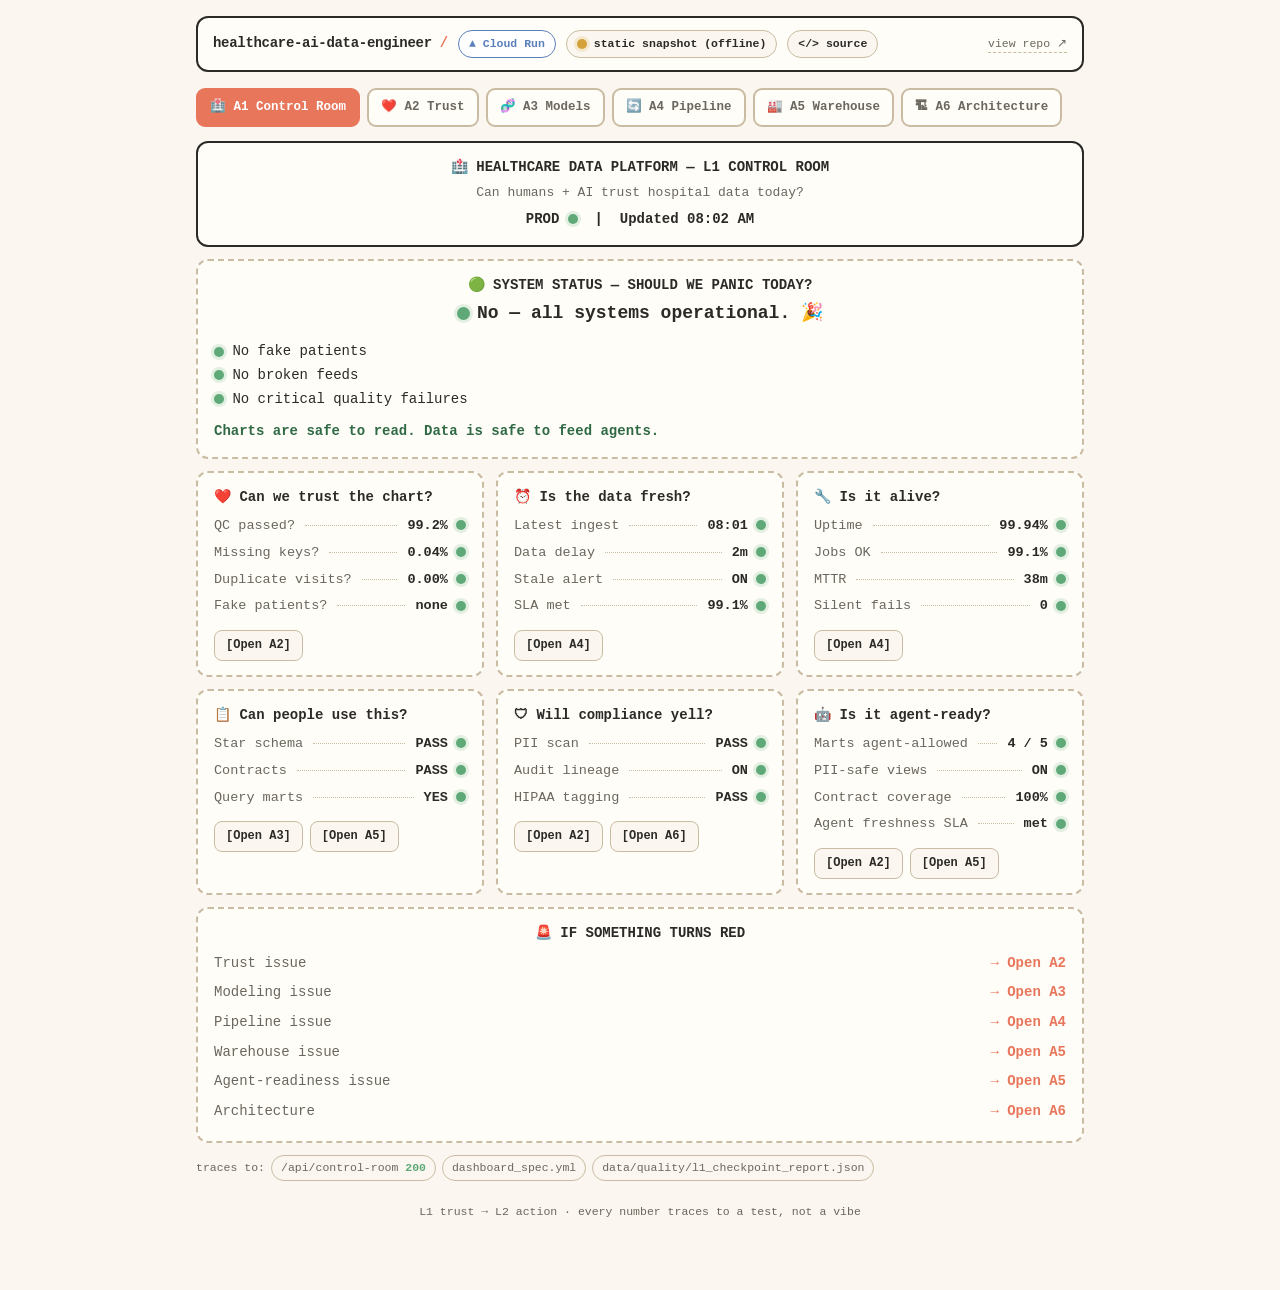
==== commit b592fa85: "feat(L1.25+UI): Feast feature store on BigQuery gold marts + </> source link + Looker Studio guide C" ====
--- a/web/index.html
+++ b/web/index.html
@@ -251,8 +251,9 @@
     <span class="logo">healthcare-ai-data-engineer<span class="s"> /</span></span>
     <span class="pill run">▲ Cloud Run</span>
     <span class="pill" id="livepill"><span class="d a"></span> connecting…</span>
+    <a class="pill" href="https://github.com/anix-lynch/healthcare-ai-data-engineer" target="_blank" rel="noopener" style="text-decoration:none">&lt;/&gt; source</a>
     <span class="sp"></span>
-    <a class="repo" href="#" onclick="return false">view repo ↗</a>
+    <a class="repo" href="https://github.com/anix-lynch/healthcare-ai-data-engineer" target="_blank" rel="noopener">view repo ↗</a>
   </header>
 
   <nav id="nav">
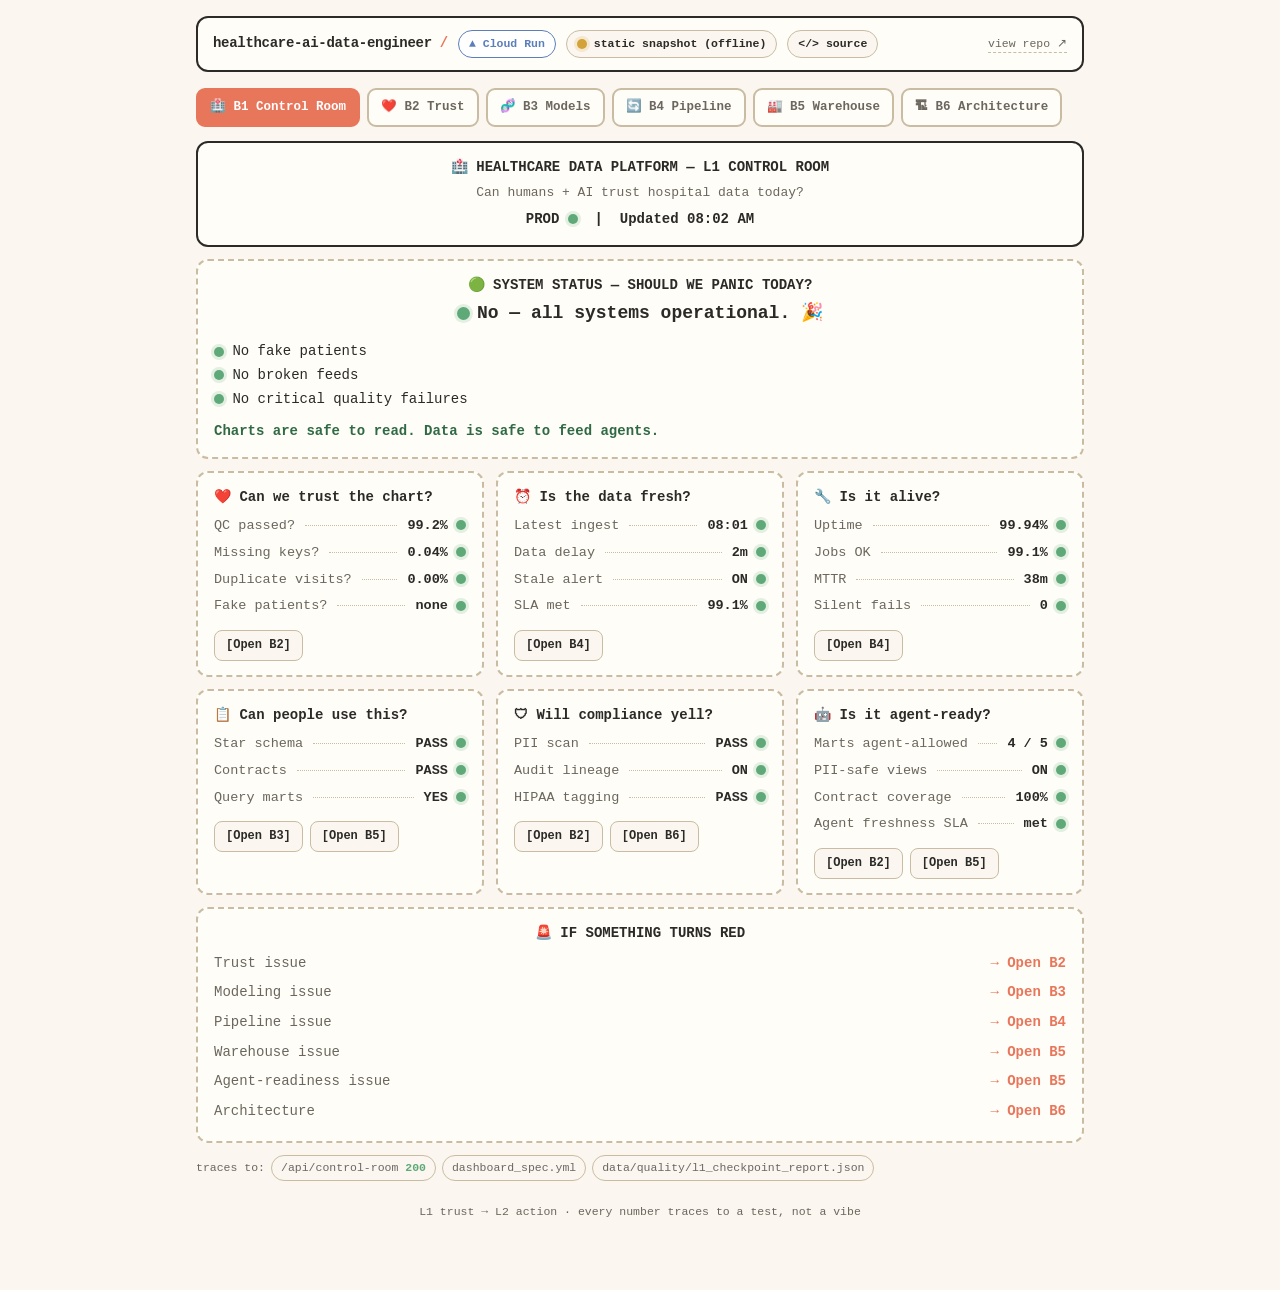
==== commit 9b887fa6: "portfolio: rename cockpit panels A1-A6 -> B1-B6 (kill Resume-A naming collision) git mv the 6 portfo" ====
--- a/web/index.html
+++ b/web/index.html
@@ -122,7 +122,7 @@
     border:1.5px solid #e9d29a;border-radius:10px;padding:10px 12px}
   .note b{color:#6b4e10}
 
-  /* --- A2 investigation room --- */
+  /* --- B2 investigation room --- */
   .lk{cursor:pointer;font-family:var(--mono);font-size:11px;font-weight:600;
     padding:2px 8px;border-radius:6px;background:var(--cream);border:1.5px solid var(--line-strong);
     color:var(--ink-soft);transition:all .1s ease;user-select:none;display:inline-block;margin:3px 4px 0 0;
@@ -179,7 +179,7 @@
   .afnote{font-size:12px;color:var(--ink-soft)}
   @media(max-width:620px){.ev,.hitl{grid-template-columns:1fr}.radar{border-left:0;border-top:2px solid var(--line-strong);padding-left:0;padding-top:8px}}
 
-  /* --- A4 dag --- */
+  /* --- B4 dag --- */
   .dag{display:flex;flex-direction:column;align-items:center;gap:0;padding:4px 0}
   .lvl{display:flex;gap:12px;justify-content:center;flex-wrap:wrap;width:100%}
   .node{background:var(--cream);border:2px solid var(--line-strong);border-radius:11px;
@@ -204,7 +204,7 @@
   .gateflag .fail{color:var(--red);font-weight:700}
   .node.cons{border-color:var(--green);background:#E1F0E5}
 
-  /* --- A3 marketplace --- */
+  /* --- B3 marketplace --- */
   .flags{margin-top:9px;display:flex;flex-direction:column;gap:2px;font-size:12px}
   .flags span{color:var(--green-deep);font-weight:600}
   .mlabel{color:var(--ink-soft);font-size:12px;margin:2px 0 8px}
@@ -212,7 +212,7 @@
     border-radius:8px;padding:7px 11px;margin-top:9px;overflow-x:auto}
   .codeline .kw{color:#E8765B;font-weight:700}
 
-  /* --- A4 deprules / blast / proves --- */
+  /* --- B4 deprules / blast / proves --- */
   .deprule{font-family:var(--mono);font-size:12.5px;background:var(--cream);
     border:1.5px solid var(--line-strong);border-radius:10px;padding:10px 13px;
     display:grid;grid-template-columns:repeat(auto-fit,minmax(110px,1fr));gap:2px 14px}
@@ -227,7 +227,7 @@
   .proves .p h4{margin:0 0 3px;font-size:13px;display:flex;align-items:center;gap:6px}
   .proves .p span{font-size:12px;color:var(--ink-soft)}
 
-  /* --- A5 star schema + story --- */
+  /* --- B5 star schema + story --- */
   .storybar{background:var(--ink);color:#fff;border-radius:10px;padding:10px 14px;
     font-size:12.5px;font-weight:600;margin-bottom:12px;text-align:center;line-height:1.7}
   .storybar b{color:#ffce9e}
@@ -257,15 +257,15 @@
   </header>
 
   <nav id="nav">
-    <div class="tab start active" data-p="a1">🏥 A1 Control Room</div>
-    <div class="tab" data-p="a2">❤️ A2 Trust</div>
-    <div class="tab" data-p="a3">🧬 A3 Models</div>
-    <div class="tab" data-p="a4">🔄 A4 Pipeline</div>
-    <div class="tab" data-p="a5">🏭 A5 Warehouse</div>
-    <div class="tab" data-p="a6">🏗 A6 Architecture</div>
+    <div class="tab start active" data-p="a1">🏥 B1 Control Room</div>
+    <div class="tab" data-p="a2">❤️ B2 Trust</div>
+    <div class="tab" data-p="a3">🧬 B3 Models</div>
+    <div class="tab" data-p="a4">🔄 B4 Pipeline</div>
+    <div class="tab" data-p="a5">🏭 B5 Warehouse</div>
+    <div class="tab" data-p="a6">🏗 B6 Architecture</div>
   </nav>
 
-  <!-- ===================== A1 CONTROL ROOM ===================== -->
+  <!-- ===================== B1 CONTROL ROOM ===================== -->
   <section class="panel show" id="a1">
 
     <div class="box solid ctr">
@@ -292,7 +292,7 @@
         <div class="row"><span class="k">Missing keys?</span><span class="fill"></span><span class="v">0.04% <span class="d g"></span></span></div>
         <div class="row"><span class="k">Duplicate visits?</span><span class="fill"></span><span class="v">0.00% <span class="d g"></span></span></div>
         <div class="row"><span class="k">Fake patients?</span><span class="fill"></span><span class="v">none <span class="d g"></span></span></div>
-        <div class="opens"><span class="open" onclick="go('a2')">[Open A2]</span></div>
+        <div class="opens"><span class="open" onclick="go('a2')">[Open B2]</span></div>
       </div>
 
       <div class="box">
@@ -301,7 +301,7 @@
         <div class="row"><span class="k">Data delay</span><span class="fill"></span><span class="v">2m <span class="d g"></span></span></div>
         <div class="row"><span class="k">Stale alert</span><span class="fill"></span><span class="v">ON <span class="d g"></span></span></div>
         <div class="row"><span class="k">SLA met</span><span class="fill"></span><span class="v">99.1% <span class="d g"></span></span></div>
-        <div class="opens"><span class="open" onclick="go('a4')">[Open A4]</span></div>
+        <div class="opens"><span class="open" onclick="go('a4')">[Open B4]</span></div>
       </div>
 
       <div class="box">
@@ -310,7 +310,7 @@
         <div class="row"><span class="k">Jobs OK</span><span class="fill"></span><span class="v">99.1% <span class="d g"></span></span></div>
         <div class="row"><span class="k">MTTR</span><span class="fill"></span><span class="v">38m <span class="d g"></span></span></div>
         <div class="row"><span class="k">Silent fails</span><span class="fill"></span><span class="v">0 <span class="d g"></span></span></div>
-        <div class="opens"><span class="open" onclick="go('a4')">[Open A4]</span></div>
+        <div class="opens"><span class="open" onclick="go('a4')">[Open B4]</span></div>
       </div>
     </div>
 
@@ -320,7 +320,7 @@
         <div class="row"><span class="k">Star schema</span><span class="fill"></span><span class="v">PASS <span class="d g"></span></span></div>
         <div class="row"><span class="k">Contracts</span><span class="fill"></span><span class="v">PASS <span class="d g"></span></span></div>
         <div class="row"><span class="k">Query marts</span><span class="fill"></span><span class="v">YES <span class="d g"></span></span></div>
-        <div class="opens"><span class="open" onclick="go('a3')">[Open A3]</span><span class="open" onclick="go('a5')">[Open A5]</span></div>
+        <div class="opens"><span class="open" onclick="go('a3')">[Open B3]</span><span class="open" onclick="go('a5')">[Open B5]</span></div>
       </div>
 
       <div class="box">
@@ -328,7 +328,7 @@
         <div class="row"><span class="k">PII scan</span><span class="fill"></span><span class="v">PASS <span class="d g"></span></span></div>
         <div class="row"><span class="k">Audit lineage</span><span class="fill"></span><span class="v">ON <span class="d g"></span></span></div>
         <div class="row"><span class="k">HIPAA tagging</span><span class="fill"></span><span class="v">PASS <span class="d g"></span></span></div>
-        <div class="opens"><span class="open" onclick="go('a2')">[Open A2]</span><span class="open" onclick="go('a6')">[Open A6]</span></div>
+        <div class="opens"><span class="open" onclick="go('a2')">[Open B2]</span><span class="open" onclick="go('a6')">[Open B6]</span></div>
       </div>
 
       <div class="box">
@@ -337,18 +337,18 @@
         <div class="row"><span class="k">PII-safe views</span><span class="fill"></span><span class="v">ON <span class="d g"></span></span></div>
         <div class="row"><span class="k">Contract coverage</span><span class="fill"></span><span class="v">100% <span class="d g"></span></span></div>
         <div class="row"><span class="k">Agent freshness SLA</span><span class="fill"></span><span class="v">met <span class="d g"></span></span></div>
-        <div class="opens"><span class="open" onclick="go('a2')">[Open A2]</span><span class="open" onclick="go('a5')">[Open A5]</span></div>
+        <div class="opens"><span class="open" onclick="go('a2')">[Open B2]</span><span class="open" onclick="go('a5')">[Open B5]</span></div>
       </div>
     </div>
 
     <div class="box router">
       <div class="title" style="justify-content:center">🚨 IF SOMETHING TURNS RED</div>
-      <div class="rr" onclick="go('a2')"><span class="k">Trust issue</span><span class="arr">→ Open A2</span></div>
-      <div class="rr" onclick="go('a3')"><span class="k">Modeling issue</span><span class="arr">→ Open A3</span></div>
-      <div class="rr" onclick="go('a4')"><span class="k">Pipeline issue</span><span class="arr">→ Open A4</span></div>
-      <div class="rr" onclick="go('a5')"><span class="k">Warehouse issue</span><span class="arr">→ Open A5</span></div>
-      <div class="rr" onclick="go('a5')"><span class="k">Agent-readiness issue</span><span class="arr">→ Open A5</span></div>
-      <div class="rr" onclick="go('a6')"><span class="k">Architecture</span><span class="arr">→ Open A6</span></div>
+      <div class="rr" onclick="go('a2')"><span class="k">Trust issue</span><span class="arr">→ Open B2</span></div>
+      <div class="rr" onclick="go('a3')"><span class="k">Modeling issue</span><span class="arr">→ Open B3</span></div>
+      <div class="rr" onclick="go('a4')"><span class="k">Pipeline issue</span><span class="arr">→ Open B4</span></div>
+      <div class="rr" onclick="go('a5')"><span class="k">Warehouse issue</span><span class="arr">→ Open B5</span></div>
+      <div class="rr" onclick="go('a5')"><span class="k">Agent-readiness issue</span><span class="arr">→ Open B5</span></div>
+      <div class="rr" onclick="go('a6')"><span class="k">Architecture</span><span class="arr">→ Open B6</span></div>
     </div>
 
     <div class="trace"><span>traces to:</span>
@@ -358,7 +358,7 @@
     </div>
   </section>
 
-  <!-- ===================== A2 TRUST INVESTIGATION ROOM ===================== -->
+  <!-- ===================== B2 TRUST INVESTIGATION ROOM ===================== -->
   <section class="panel" id="a2">
 
     <div class="box solid ctr">
@@ -520,10 +520,10 @@
     </div>
   </section>
 
-  <!-- ===================== A3 DATA MARKETPLACE ===================== -->
+  <!-- ===================== B3 DATA MARKETPLACE ===================== -->
   <section class="panel" id="a3">
     <div class="box solid ctr">
-      <div class="title" style="justify-content:center">🛒 A3 DATA MARKETPLACE — Mart Catalog + dbt Lineage</div>
+      <div class="title" style="justify-content:center">🛒 B3 DATA MARKETPLACE — Mart Catalog + dbt Lineage</div>
       <div class="q ctr" style="margin-bottom:6px">Can humans + AI pick the right dataset without join hell?</div>
       <div style="font-weight:700;font-size:12px;color:var(--ink-soft)">dbt + SQL · Gold Layer · BI / AI ready</div>
     </div>
@@ -590,10 +590,10 @@
     </div>
   </section>
 
-  <!-- ===================== A4 PIPELINE OPS DAG ===================== -->
+  <!-- ===================== B4 PIPELINE OPS DAG ===================== -->
   <section class="panel" id="a4">
     <div class="box solid ctr">
-      <div class="title" style="justify-content:center">🔄 A4 PIPELINE OPERATIONS DAG</div>
+      <div class="title" style="justify-content:center">🔄 B4 PIPELINE OPERATIONS DAG</div>
       <div class="q ctr" style="margin-bottom:6px">What runs first? What depends on what? What breaks downstream?</div>
       <div style="font-weight:700;font-size:12px;color:var(--ink-soft)">tech: Airflow + Python + dbt + GitHub Actions</div>
     </div>
@@ -628,8 +628,8 @@
         <div class="lvl"><div class="node api"><div><span class="nn">13</span><span class="nm">api_refresh</span></div><div class="sub" style="text-align:center;display:block">FastAPI / OpenAPI</div></div></div>
         <div class="conn"><span class="lab">portfolio/ = consumers only, not pipeline</span><span class="ar">▼</span></div>
         <div class="lvl">
-          <div class="node cons" style="cursor:pointer" onclick="go('a1')"><div><span class="nn">14</span><span class="nm">A1 dashboard</span></div><div class="sub" style="text-align:center;display:block">executive cockpit</div></div>
-          <div class="node cons" style="cursor:pointer" onclick="go('a2')"><div><span class="nn">15</span><span class="nm">A2 trust view</span></div><div class="sub" style="text-align:center;display:block">quality cockpit</div></div>
+          <div class="node cons" style="cursor:pointer" onclick="go('a1')"><div><span class="nn">14</span><span class="nm">B1 dashboard</span></div><div class="sub" style="text-align:center;display:block">executive cockpit</div></div>
+          <div class="node cons" style="cursor:pointer" onclick="go('a2')"><div><span class="nn">15</span><span class="nm">B2 trust view</span></div><div class="sub" style="text-align:center;display:block">quality cockpit</div></div>
           <div class="node cons"><div><span class="nn">16</span><span class="nm">AI consumers</span></div><div class="sub" style="text-align:center;display:block">RAG / agents</div></div>
         </div>
       </div>
@@ -646,15 +646,15 @@
     <div class="box">
       <div class="title">💥 BLAST RADIUS EXAMPLES</div>
       <div class="blast"><div class="bh">If (3) identity_resolver.py fails:</div>
-        <div class="casc">patient_identity_map.json fails<br>↓ dbt build may still run, but trust quality drops<br>↓ A2 Trust Dashboard turns yellow / red</div></div>
+        <div class="casc">patient_identity_map.json fails<br>↓ dbt build may still run, but trust quality drops<br>↓ B2 Trust Dashboard turns yellow / red</div></div>
       <div class="blast"><div class="bh">If (6) dbt tests fail:</div>
         <div class="casc">quality_gate.py blocks publish<br>↓ marts do not refresh<br>↓ API / dashboard serve last-known-good snapshot</div></div>
       <div class="blast"><div class="bh">If (9) quality_gate.py fails:</div>
-        <div class="casc">mart_patient / mart_visit / mart_claims blocked<br>↓ A1 Executive Dashboard shows degraded mode<br>↓ AI consumers do not receive bad data</div></div>
-    </div>
-
-    <div class="box">
-      <div class="title">✅ WHAT A4 PROVES</div>
+        <div class="casc">mart_patient / mart_visit / mart_claims blocked<br>↓ B1 Executive Dashboard shows degraded mode<br>↓ AI consumers do not receive bad data</div></div>
+    </div>
+
+    <div class="box">
+      <div class="title">✅ WHAT B4 PROVES</div>
       <div class="proves">
         <div class="p"><h4>🕒 Freshness</h4><span>data arrives + refreshes on schedule</span></div>
         <div class="p"><h4>🔁 Reliability</h4><span>tasks run in dependency order</span></div>
@@ -669,10 +669,10 @@
     </div>
   </section>
 
-  <!-- ===================== A5 WAREHOUSE EXPLORER ===================== -->
+  <!-- ===================== B5 WAREHOUSE EXPLORER ===================== -->
   <section class="panel" id="a5">
     <div class="box solid ctr">
-      <div class="title" style="justify-content:center">🏭 A5 WAREHOUSE EXPLORER</div>
+      <div class="title" style="justify-content:center">🏭 B5 WAREHOUSE EXPLORER</div>
       <div class="q ctr" style="margin-bottom:6px">Do the tables exist — and are they modelled so every join is safe?</div>
       <div style="font-weight:700;font-size:12px;color:var(--ink-soft)">dataset: healthcare_dw · BigQuery (dbt core models)</div>
     </div>
@@ -749,10 +749,10 @@
     </div>
   </section>
 
-  <!-- ===================== A6 ARCHITECTURE ===================== -->
+  <!-- ===================== B6 ARCHITECTURE ===================== -->
   <section class="panel" id="a6">
     <div class="box solid ctr">
-      <div class="title" style="justify-content:center">🏗 A6 SYSTEM ARCHITECTURE</div>
+      <div class="title" style="justify-content:center">🏗 B6 SYSTEM ARCHITECTURE</div>
       <div class="q ctr">How does the whole machine connect? (the 10-second version)</div>
     </div>
 
@@ -765,7 +765,7 @@
         <div class="lvl"><div class="node api"><span class="nm">🔌 API on Cloud Run</span><div class="sub" style="text-align:center;display:block">serves the room payloads</div></div></div>
         <div class="conn"><span class="ar">▼</span></div>
         <div class="lvl">
-          <div class="node cons" style="cursor:pointer" onclick="go('a1')"><span class="nm">👁 Humans</span><div class="sub" style="text-align:center;display:block">A1 / A2 cockpit</div></div>
+          <div class="node cons" style="cursor:pointer" onclick="go('a1')"><span class="nm">👁 Humans</span><div class="sub" style="text-align:center;display:block">B1 / B2 cockpit</div></div>
           <div class="node cons"><span class="nm">🤖 Agents</span><div class="sub" style="text-align:center;display:block">RAG · agent-allowed only</div></div>
         </div>
       </div>
@@ -823,15 +823,15 @@
   /* loses its clickable styling so nothing looks clickable-but-dead.         */
   const GH_BLOB='https://github.com/anix-lynch/healthcare-ai-data-engineer/blob/main/';
   const CLICK_AUDIT={
-    'a1executivedashboard':'portfolio/A1_executive_dashboard/README.md',
-    'a3datamarketplace':'portfolio/A3_dbt_documentation/README.md',
-    'a4pipelineoperations':'portfolio/A4_airflow_dag/README.md',
-    'opena2':'portfolio/A2_trust_dashboard/README.md',
-    'opena3':'portfolio/A3_dbt_documentation/README.md',
-    'opena4':'portfolio/A4_airflow_dag/README.md',
-    'opena5':'portfolio/A5_bigquery_dataset/README.md',
-    'opena6':'portfolio/A6_architecture_diagram/README.md',
-    'opendashboardlink':'portfolio/A2_trust_dashboard/screenshots/trust_dashboard.png',
+    'b1executivedashboard':'portfolio/B1_executive_dashboard/README.md',
+    'b3datamarketplace':'portfolio/B3_dbt_documentation/README.md',
+    'b4pipelineoperations':'portfolio/B4_airflow_dag/README.md',
+    'openb2':'portfolio/B2_trust_dashboard/README.md',
+    'openb3':'portfolio/B3_dbt_documentation/README.md',
+    'openb4':'portfolio/B4_airflow_dag/README.md',
+    'openb5':'portfolio/B5_bigquery_dataset/README.md',
+    'openb6':'portfolio/B6_architecture_diagram/README.md',
+    'opendashboardlink':'portfolio/B2_trust_dashboard/screenshots/trust_dashboard.png',
     'opendatacontract':'docs/contracts.md',
     'opendbttest':'dbt-project/tests/assert_valid_readmission_logic.sql',
     'opendbttests':'dbt-project/tests/assert_valid_readmission_logic.sql',
@@ -841,24 +841,24 @@
     'openfailingrows':'data/derived/patient_identity_map.json',
     'openincidentthread':'ROADMAP.md',
     'openjoblog':'.github/workflows/quality.yml',
-    'openkpidefinitions':'portfolio/A2_trust_dashboard/trust_metrics_spec.yml',
+    'openkpidefinitions':'portfolio/B2_trust_dashboard/trust_metrics_spec.yml',
     'openlineage':'docs/dag.md',
     'openlineagegaps':'docs/dag.md',
     'openmanifestjson':'portfolio/manifest.json',
     'openmodel':'dbt-project/models/marts/core/schema.yml',
     'openmodelowners':'docs/contracts.md',
     'openorphanrecordsquery':'scripts/checkpoint.py',
-    'openowner':'portfolio/A2_trust_dashboard/evidence_links.md',
+    'openowner':'portfolio/B2_trust_dashboard/evidence_links.md',
     'openquery':'scripts/checkpoint.py',
     'openreconquery':'scripts/checkpoint.py',
     'openrefreshjob':'.github/workflows/quality.yml',
     'openrelationshiptest':'tests/test_checkpoint.py',
     'openretrylogs':'.github/workflows/quality.yml',
-    'openrollbackplan':'portfolio/A4_airflow_dag/runbook.md',
-    'openrunbook':'portfolio/A4_airflow_dag/runbook.md',
+    'openrollbackplan':'portfolio/B4_airflow_dag/runbook.md',
+    'openrunbook':'portfolio/B4_airflow_dag/runbook.md',
     'openrunresultsjson':'.github/workflows/quality.yml',
-    'opensnapshotid':'portfolio/A2_trust_dashboard/trust_room_payload.json',
-    'opensql':'portfolio/A5_bigquery_dataset/sample_queries.sql',
+    'opensnapshotid':'portfolio/B2_trust_dashboard/trust_room_payload.json',
+    'opensql':'portfolio/B5_bigquery_dataset/sample_queries.sql',
     'openticket':'ROADMAP.md',
     'openupstreamjob':'.github/workflows/quality.yml',
     'openupstreamowner':'README.md',
@@ -871,7 +871,7 @@
     'opennulloffendersquery':'scripts/checkpoint.py',
     'opendbtmodel':'dbt-project/models/marts/core/fact_patient_encounters.sql',
     'opendbtlineage':'docs/dag.md',
-    'opensamplequeriessql':'portfolio/A5_bigquery_dataset/sample_queries.sql'
+    'opensamplequeriessql':'portfolio/B5_bigquery_dataset/sample_queries.sql'
   };
   function wireLinks(){
     document.querySelectorAll('a.lk').forEach(a=>{
@@ -890,7 +890,7 @@
   }
   wireLinks();
 
-  /* ---- A6 live grounded-agent demo (/api/ask) ---- */
+  /* ---- B6 live grounded-agent demo (/api/ask) ---- */
   async function askDemo(){
     const q=(document.getElementById('askq').value||'').trim();
     const out=document.getElementById('askout');
@@ -931,7 +931,7 @@
   function syncA5(p){
     const w=p.warehouse_summary||{}, t=p.table_details||{};
     const set=(id,val)=>{const e=document.getElementById(id); if(e&&val!=null)e.textContent=val;};
-    set('a5datasets',w.datasets); set('a5tables',w.tables); set('a5gold',w.gold_models);
+    set('b5datasets',w.datasets); set('a5tables',w.tables); set('a5gold',w.gold_models);
     set('a5views',w.views); set('a5refresh',w.last_refresh); set('a5health',w.warehouse_health);
     set('a5rows',t.rows);
   }
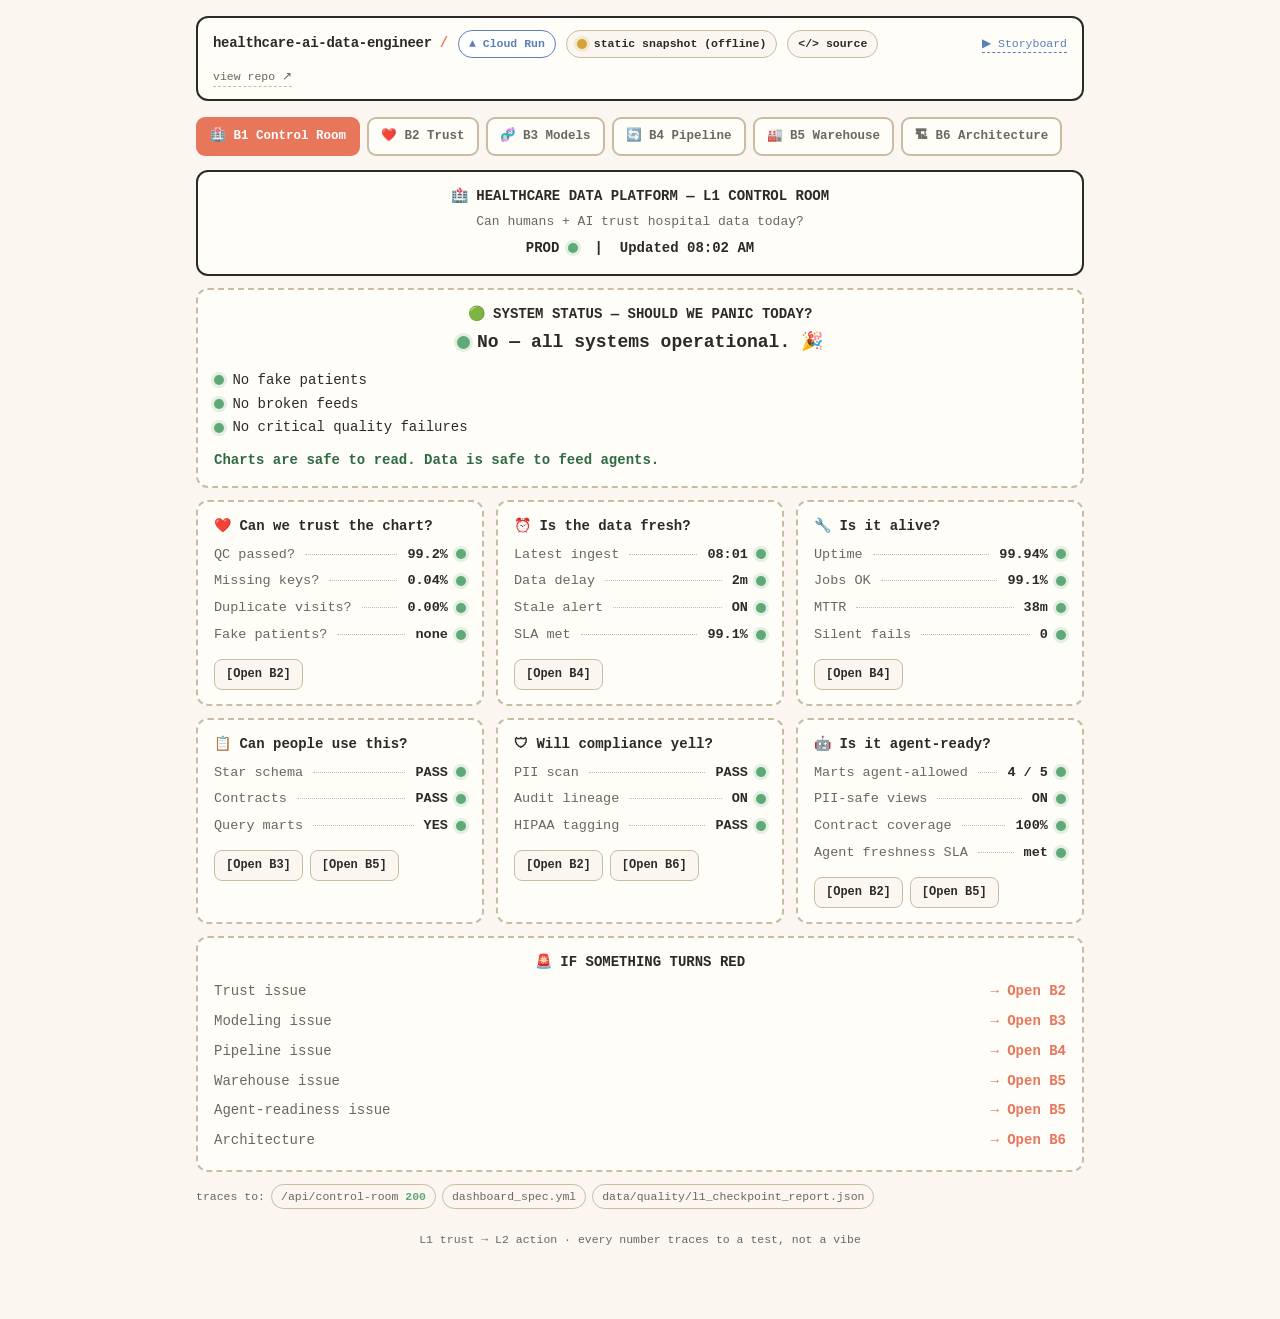
==== commit 82267276: "feat(storyboard): Baymax Storyboard — B1→B5 hero journeys with real artifact data Story A (5 acts): " ====
--- a/web/index.html
+++ b/web/index.html
@@ -253,7 +253,8 @@
     <span class="pill" id="livepill"><span class="d a"></span> connecting…</span>
     <a class="pill" href="https://github.com/anix-lynch/healthcare-ai-data-engineer" target="_blank" rel="noopener" style="text-decoration:none">&lt;/&gt; source</a>
     <span class="sp"></span>
-    <a class="repo" href="https://github.com/anix-lynch/healthcare-ai-data-engineer" target="_blank" rel="noopener">view repo ↗</a>
+    <a class="repo" href="/storyboard" style="border-color:#5B7FB9;color:#5B7FB9">&#x25B6; Storyboard</a>
+    <a class="repo" href="https://github.com/anix-lynch/healthcare-ai-data-engineer" target="_blank" rel="noopener">view repo &#x2197;</a>
   </header>
 
   <nav id="nav">
